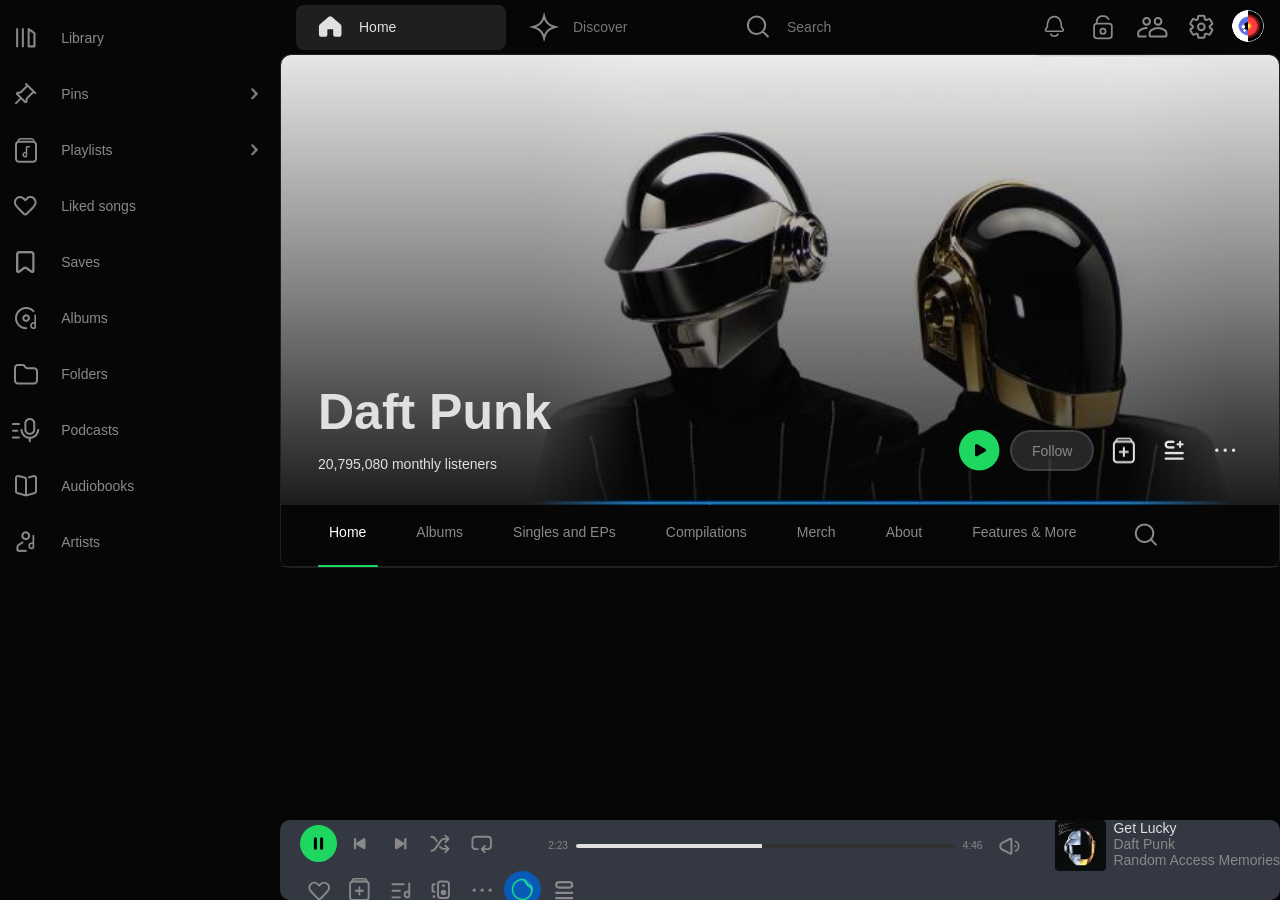
==== about-artist.html @ b1ed557b "fix footer, add-new page (about artist) fix double footer, add aboutartist.page" ====
<!DOCTYPE html>
<html lang="en">
<head>
    <meta charset="UTF-8">
    <meta name="viewport" content="width=device-width, initial-scale=1.0">
    <title>Artist</title>
    <link rel="stylesheet" href="css/style.css">
</head>
<body>
     <!--sidebar-->
     <aside class="sidebar">
        <!--desktop-version-sidebar-->
        <div class="desktop-aside">
          <ul class="aside-elements">
            <li>
              <a href="library.html" target="_parent">
                <img
                  src="./assets/icons/sidebar.icons/libraryicon.png"
                  alt="pin"
                />Library
              </a>
            </li>
            <li>
              <a href="#">
                <img src="./assets/icons/sidebar.icons/pin.png" alt="pin" />Pins
                <img
                  class="sidebar-arrow-right"
                  src="assets/icons/sidebar.icons/sidebar.arrowicon.png"
                  alt="arrow-right"
                />
              </a>
            </li>
            <li>
              <a href="#">
                <img
                  src="./assets/icons/sidebar.icons/playlisticon.png"
                  alt="Playlists"
                />Playlists
                <img
                  class="sidebar-arrow-right"
                  src="assets/icons/sidebar.icons/sidebar.arrowicon.png"
                  alt="arrow-right"
                />
              </a>
            </li>
            <li>
              <a href="#">
                <img
                  src="./assets/icons/sidebar.icons/likedsongicon.png"
                  alt="Liked-songs"
                />Liked songs
              </a>
            </li>
            <li>
              <a href="#">
                <img
                  src="./assets/icons/sidebar.icons/savesicon.png"
                  alt="Saves"
                />Saves
              </a>
            </li>
            <li>
              <a href="#">
                <img
                  src="./assets/icons/sidebar.icons/albumsicon.png"
                  alt="Albums"
                />Albums
              </a>
            </li>
            <li>
              <a href="#">
                <img
                  src="./assets/icons/sidebar.icons/foldersicon.png"
                  alt="Folders"
                />Folders
              </a>
            </li>
            <li>
              <a href="#">
                <img
                  src="./assets/icons/sidebar.icons/podcastsicon.png"
                  alt="Podcasts"
                />Podcasts
              </a>
            </li>
            <li>
              <a href="#">
                <img
                  src="./assets/icons/sidebar.icons/audiobooksicon.png"
                  alt="Audiobooks"
                />Audiobooks
              </a>
            </li>
            <li>
              <a href="#">
                <img
                  src="./assets/icons/sidebar.icons/artistsicon.png"
                  alt="Artists"
                />Artists
              </a>
            </li>
          </ul>
        </div>
      </aside>
  
      <!--header-->
  
      <header class="site-header">
        <nav class="header-nav">
          <!-- left side -->
          <div class="nav-left">
            <a href="#" class="nav-item active">
              <img
                alt="home. icon"
                src="assets/icons/menu.bar.icons/home.active.icon.svg"
              />
              <span>Home</span>
            </a>
            <a href="#" class="nav-item">
              <img
                alt="discover icon"
                src="assets/icons/menu.bar.icons/star.off.icon.svg"
              />
              <span>Discover</span>
            </a>
            <a href="#" class="nav-item">
              <img
                alt="search icon"
                src="assets/icons/menu.bar.icons/search.off.icon.svg"
              />
              <span>Search</span>
            </a>
          </div>
  
          <!-- right side -->
          <div class="nav-right">
            <button class="icon-btn" title="Notifications">
              <img
                alt="nofication icon"
                src="assets/icons/menu.bar.icons/bell.icon.svg"
              />
            </button>
            <button class="icon-btn" title="Lock">
              <img
                alt="lock icon"
                src="assets/icons/menu.bar.icons/lock.icon.svg"
              />
            </button>
            <button class="icon-btn" title="Friends">
              <img
                alt="firiends icon"
                src="assets/icons/menu.bar.icons/twoman.icon.svg"
              />
            </button>
            <button class="icon-btn" title="Settings">
              <img
                alt="settings icon"
                src="assets/icons/menu.bar.icons/setting.icon.svg"
              />
            </button>
            <button class="avatar-btn">
              <img
                alt="avatar icon"
                src="assets/icons/menu.bar.icons/profile.icon.svg"
              />
            </button>
          </div>
        </nav>
      </header>
      <!--main-->
      <main>
        <div class="main-section-artists">
        <section class="artist-info-container">
        <div class="artist-background-container">
           <img class="background-image-artist" src="assets/images/artist/daftpunk-background.JPG" alt="">
            <div class="arist-info-textbox">
                <p class="artist-name">Daft Punk</p>
                <p class="listeners-num">20,795,080 monthly listeners</p>
            </div>
            <div class="artist-info-logos">
                <img src="assets/icons/artist-page/icons big.png" alt="play">
                <button>Follow</button>
                <img src="assets/icons/artist-page/add-playlist.png" alt="add to playlist">
                <img src="assets/icons/artist-page/add-queue.png" alt="add to queue">
                <img src="assets/icons/artist-page/more.png" alt="">
            </div>
        </div>
        </section>
        <section class="most-played-container">
            <nav class="artist-info-nav">
                <a href="#home" class="active-nav-element">Home</a>
                <a href="#albums">Albums</a>
                <a href="#Singles and EPs">Singles and EPs</a>
                <a href="#Compilattions">Compilations</a>
                <a href="#Merch">Merch</a>
                <a href="#aboutartist">About</a>
                <a href="#Features & More">Features & More</a>
                <img src="assets/icons/artist-page/search.png" alt="search">
            </nav>

          
        </div>
      </main>

                <!-- footer / player bar -->
    <footer class="player-bar">
      <!-- Left: Controls -->
      <section class="pleyer-desktop">
        <div class="player-controls">
          <button class="btn btn-play" aria-label="Pause">
            <img
              alt="pause button"
              src="assets/icons/player.icons/play button.svg"
            />
          </button>
          <button>
            <img alt="Previous" src="assets/icons/player.icons/skip.left.svg" />
          </button>
          <button>
            <img alt="next" src="assets/icons/player.icons/skip.right.svg" />
          </button>
          <button>
            <img alt="shuffle" src="assets/icons/player.icons/suffle.svg" />
          </button>
          <button>
            <img alt="repeat" src="assets/icons/player.icons/restart.svg" />
          </button>
        </div>

        <div class="progress">
          <span>2:23</span>
          <input type="range" />
          <span>4:46</span>
          <img src="assets/icons/player.icons/voice.svg" alt="sound icon" />
        </div>

        <!-- Right: Track info -->
        <div class="player-track">
          <img
            class="player-cover"
            src="assets/icons/player.icons/album.cover.png"
            alt="album cover"
          />
          <div class="player-meta">
            <span class="player-song">Get Lucky</span>
            <span class="player-artist">Daft Punk</span>
            <span class="player-album">Random Access Memories</span>
          </div>
        </div>

        <!-- Actions -->
        <div class="player-actions">
          <button>
            <img alt="heart icon" src="assets/icons/player.icons/pc-like.svg" />
          </button>
          <button>
            <img alt="plus icon" src="assets/icons/player.icons/plus.svg" />
          </button>
          <button>
            <img
              alt="lyrics icon"
              src="assets/icons/player.icons/pc-lyrics.svg"
            />
          </button>
          <button>
            <img alt="icon" src="assets/icons/player.icons/dinamik.svg" />
          </button>
          <button>
            <img
              alt="dots"
              src="assets/icons/player.icons/pc-playing-more.svg"
            />
          </button>
          <button>
            <img alt="dj icon" src="assets/icons/player.icons/image 19.svg" />
          </button>
          <button>
            <img alt="queue" src="assets/icons/player.icons/pc-queue.svg" />
          </button>
        </div>
      </section>

      <!-- Mobile Player Bar -->
      <section class="mobile-player-bar">
        <!-- Mini Player -->
        <div class="mini-player">
          <div class="mini-player-left">
            <img
              class="mini-player-cover"
              src="assets/icons/mob.player.icon/album.cover.png"
              alt="Get Lucky cover"
            />
            <div class="mini-player-info">
              <h4>Get Lucky (feat. Pharrell Willia...</h4>
              <p>Daft Punk</p>
            </div>
          </div>
          <div class="mini-player-controls">
            <button>
              <img src="assets/icons/mob.player.icon/plus.svg" alt="add" />
            </button>
            <button>
              <img src="assets/icons/mob.player.icon/play.svg" alt="play" />
            </button>
          </div>
          <!-- Progress bar -->
          <div class="mini-player-progress">
            <div class="mini-player-progress-bar"></div>
          </div>
        </div>

        <!-- Bottom Nav -->
        <nav class="mobile-bottom-nav">
          <a href="#" class="mobile-nav-item active">
            <img
              src="assets/icons/menu.bar.icons/home.active.icon.svg"
              alt="Home"
            />
            <span>Home</span>
          </a>
          <a href="#" class="mobile-nav-item">
            <img
              src="assets/icons/menu.bar.icons/star.off.icon.svg"
              alt="Discover"
            />
            <span>Discover</span>
          </a>
          <a href="#" class="mobile-nav-item">
            <img
              src="assets/icons/menu.bar.icons/search.off.icon.svg"
              alt="Search"
            />
            <span>Search</span>
          </a>
          <a href="library.html" class="mobile-nav-item">
            <img
              src="assets/icons/menu.bar.icons/library.icon.svg"
              alt="Library"
            />
            <span>Library</span>
          </a>
          <a href="#" class="mobile-nav-item">
            <img src="assets/icons/menu.bar.icons/me icon.svg" alt="Me" />
            <span>Me</span>
          </a>
        </nav>
      </section>
    </footer>

</body>
</html>
---- css/style.css ----
* {
  margin: 0;
  padding: 0;
  box-sizing: border-box;
  font-family: "Satoshi", sans-serif;
}

a {
  text-decoration: none;
  color: inherit;
}

ul ol {
  list-style-type: none;
}

button {
  border: 0;
  background-color: transparent;
  color: inherit;
  font-family: inherit;
}

body {
  font-family: "Satoshi", sans-serif;
}

.profile-mobile-view {
  background-color: #060606;
  min-height: 100vh;
  display: flex;
  flex-direction: column;
  justify-content: center;
  align-items: center;
  padding: 20px 15px;
}

.content-wrapper {
  width: 100%;
  max-width: 600px;
  display: flex;
  flex-direction: column;
  gap: 16px;
}

.card-base, .settings-card, .plan-card, .friends-card, .profile-card {
  width: 100%;
  border: 2px solid rgba(255, 255, 255, 0.05);
  border-radius: 12px;
  display: flex;
  flex-direction: column;
  padding: 20px;
  background-color: transparent;
  box-sizing: border-box;
}

.profile-card {
  height: 130px;
  max-height: 200px;
  background: linear-gradient(180deg, rgba(138, 53, 74, 0.4) 0%, rgba(17, 17, 17, 0.4) 100%);
}

.profile-flex-container {
  display: flex;
  flex-direction: row;
  align-items: center;
  gap: 15px;
}

.profile-picture {
  width: 80px;
  height: 80px;
  border-radius: 50%;
  object-fit: cover;
}

.profile-info {
  flex: 1;
}
.profile-info .name-row {
  display: flex;
  justify-content: space-between;
  align-items: center;
}
.profile-info .name-row h1 {
  font-family: "Satoshi", sans-serif;
  font-weight: 700;
  font-style: Bold;
  font-size: 20px;
  leading-trim: NONE;
  line-height: 100%;
  letter-spacing: 3%;
  color: #E0E0E0;
  margin: 0;
}

.action-icons {
  display: flex;
  gap: 10px;
}
.action-icons img {
  width: 40px;
  height: 40px;
  object-fit: scale-down;
}

.stats-row {
  display: flex;
  align-items: center;
  gap: 8px;
  margin-top: 5px;
  font-family: "Satoshi", sans-serif;
  font-weight: 400;
  font-style: Regular;
  font-size: 14px;
  line-height: 100%;
  letter-spacing: 3%;
  color: #898989;
}
.stats-row span {
  color: #E0E0E0;
  font-weight: bold;
}
.stats-row .divider-dot {
  width: 3px;
  height: 3px;
  background-color: #898989;
  border-radius: 50%;
}

.user-id {
  font-family: "Satoshi", sans-serif;
  font-weight: 400;
  font-style: Regular;
  font-size: 14px;
  line-height: 100%;
  letter-spacing: 3%;
  color: #898989;
  font-size: 11px;
  opacity: 0.6;
  word-break: break-all;
  margin-top: 8px;
}

.friends-card {
  height: 170px;
  padding: 15px 20px;
  background-color: inherit;
}

.card-header {
  display: flex;
  flex-direction: row;
  justify-content: space-between;
  align-items: center;
}
.card-header h2 {
  font-family: "Satoshi", sans-serif;
  font-weight: 400;
  font-style: Regular;
  font-size: 12px;
  line-height: 100%;
  letter-spacing: 3%;
  color: #E0E0E0;
}
.card-header img {
  width: 40px;
  height: 40px;
  background-color: inherit;
  border-radius: 50%;
  object-fit: scale-down;
}

.friends-list {
  display: flex;
  flex-direction: column;
  gap: 10px;
  padding: 5px;
}
.friends-list li {
  display: flex;
  align-items: center;
  gap: 12px;
}
.friends-list li img {
  width: 40px;
  height: 40px;
  background-color: inherit;
  border-radius: 50%;
}

.friend-details {
  display: flex;
  flex-direction: column;
}

.friend-name {
  font-family: "Satoshi", sans-serif;
  font-weight: 400;
  font-style: Regular;
  font-size: 12px;
  line-height: 100%;
  letter-spacing: 3%;
  color: #E0E0E0;
}

.music-info {
  display: flex;
  flex-direction: row;
  align-items: center;
  font-family: "Satoshi", sans-serif;
  font-weight: 400;
  font-style: Regular;
  font-size: 14px;
  line-height: 100%;
  letter-spacing: 3%;
  color: #898989;
}
.music-info img {
  width: 30px;
  height: 30px;
}

.plan-card {
  height: 125px;
  background: linear-gradient(180deg, #10301B 0%, #111111 100%);
  align-items: flex-start;
}

.plan-header {
  display: flex;
  flex-direction: row;
  align-items: center;
  gap: 10px;
  margin-bottom: 15px;
  font-family: "Satoshi", sans-serif;
  font-weight: 400;
  font-style: Regular;
  font-size: 12px;
  line-height: 100%;
  letter-spacing: 3%;
  color: #E0E0E0;
}
.plan-header img {
  width: 20px;
  height: 20px;
}

.plan-title {
  font-family: "Satoshi", sans-serif;
  font-weight: 500;
  font-style: Medium;
  font-size: 18px;
  line-height: 100%;
  letter-spacing: 3%;
  color: #1ED760;
  margin-bottom: 5px;
}

.plan-price {
  font-family: "Satoshi", sans-serif;
  font-weight: 400;
  font-style: Regular;
  font-size: 14px;
  line-height: 100%;
  letter-spacing: 3%;
  color: #898989;
}

.settings-card {
  height: 140px;
  max-height: 240px;
  padding: 0;
}

.setting-item {
  height: 33%;
  display: flex;
  flex-direction: row;
  align-items: center;
  border-bottom: 1px solid rgba(255, 255, 255, 0.05);
}
.setting-item:last-child {
  border-bottom: none;
}
.setting-item p {
  flex: 1;
  margin-left: 15px;
  font-family: "Satoshi", sans-serif;
  font-weight: 400;
  font-style: Regular;
  font-size: 14px;
  line-height: 100%;
  letter-spacing: 3%;
  color: #898989;
  color: #E0E0E0;
  margin-bottom: 0;
}
.setting-item .arrow {
  margin-left: auto;
}
.setting-item img:first-child {
  width: 40px;
  height: 40px;
  background-color: inherit;
  border-radius: 50%;
}

.pleyer-desktop {
  display: none;
}

.mobile-player-bar {
  display: flex;
  flex-direction: column;
  position: fixed;
  bottom: 0;
  left: 0;
  width: 100%;
  z-index: 999;
  background: transparent;
}

.mini-player {
  background: rgba(40, 40, 40, 0.98);
  border-radius: 12px;
  padding: 10px 12px;
  display: flex;
  align-items: center;
  justify-content: space-between;
  position: relative;
  overflow: hidden;
  border: 1px solid rgba(255, 255, 255, 0.08);
  margin: 0px 15px;
  height: 61px;
}

.mini-player-left {
  display: flex;
  align-items: center;
  gap: 10px;
}

.mini-player-cover {
  width: 43px;
  height: 43px;
  border-radius: 6px;
}

.mini-player-info h4 {
  font-size: 14px;
  color: #E0E0E0;
  white-space: nowrap;
}
.mini-player-info p {
  font-size: 12px;
  color: #898989;
  margin: 2px 0 0;
}

.mini-player-controls {
  display: flex;
  align-items: center;
  justify-content: center;
}
.mini-player-controls img {
  width: 30px;
  height: 30px;
}

.mini-player-progress {
  position: absolute;
  bottom: 0;
  left: 0;
  width: 100%;
  height: 2px;
  background: rgba(255, 255, 255, 0.15);
  border-radius: 0 0 12px 12px;
}

.mini-player-progress-bar {
  width: 40%;
  height: 100%;
  background: #E0E0E0;
  border-radius: 0 0 0 12px;
}

@media (min-width: 500px) {
  .mobile-player-bar {
    display: none;
  }
  .pleyer-desktop {
    display: unset;
  }
  .pleyer-desktop {
    display: flex;
    flex-wrap: wrap;
    align-items: center;
    height: 80px;
    background-color: #333842;
    position: fixed;
    bottom: 0;
    left: 0;
    width: 100%;
    border-radius: 10px;
    z-index: 999;
    box-sizing: border-box;
  }
  .pleyer-desktop img {
    height: 38px;
    width: 38px;
  }
  .pleyer-desktop button {
    cursor: pointer;
  }
  .player-controls,
  .player-actions {
    margin: 0px 20px;
  }
  .player-track {
    display: flex;
  }
  .player-track img {
    width: 51px;
    height: 51px;
    border-radius: 3px;
  }
  .player-song {
    color: #E0E0E0;
    font-size: 14px;
  }
  .player-artist,
  .player-album {
    color: #898989;
    font-size: 14px;
  }
  .player-meta {
    display: flex;
    flex-direction: column;
    margin-left: 7px;
  }
  .progress {
    display: flex;
    align-items: center;
    gap: 8px;
    flex: 1;
    max-width: 480px;
    margin: 0 auto;
  }
  .progress span {
    color: #898989;
  }
  .progress input[type=range] {
    -webkit-appearance: none;
    appearance: none;
    flex: 1;
    height: 4px;
    border-radius: 2px;
    background: linear-gradient(to right, #E0E0E0 0%, #E0E0E0 49%, #323232 49%, #323232 100%);
    cursor: pointer;
  }
  .progress input[type=range]::-webkit-slider-thumb {
    -webkit-appearance: none;
    width: 12px;
    height: 12px;
    border-radius: 50%;
    background: #E0E0E0;
    opacity: 0;
    transition: opacity 0.15s ease;
  }
}
.header-nav {
  display: none;
}

.mobile-bottom-nav {
  background: #060606;
  display: flex;
  justify-content: space-around;
  align-items: center;
  padding: 16px 27px;
  width: 100%;
  height: 95px;
  background: linear-gradient(to bottom, rgba(18, 18, 18, 0) 0%, rgba(18, 18, 18, 0.8) 30%, rgb(18, 18, 18) 100%);
}

.mobile-nav-item {
  display: flex;
  flex-direction: column;
  align-items: center;
  gap: 4px;
  text-decoration: none;
  color: #898989;
}
.mobile-nav-item img {
  width: 40px;
  height: 40px;
}
.mobile-nav-item span {
  font-size: 12px;
  font-weight: 500;
}

@media (min-width: 500px) {
  .header-nav {
    display: flex;
    justify-content: space-between;
    align-items: center;
    height: 54px;
    padding: 0 16px;
  }
  .nav-left {
    display: flex;
    align-items: center;
    gap: 4px;
    flex-shrink: 1;
    min-width: 0;
  }
  .nav-item {
    display: flex;
    align-items: center;
    gap: 8px;
    padding: 6px 14px;
    border-radius: 8px;
    color: rgba(255, 255, 255, 0.45);
    text-decoration: none;
    font-size: 14px;
    font-weight: 500;
    transition: color 0.2s, background 0.2s;
    white-space: nowrap;
    min-width: fit-content;
    width: 210px;
  }
  .nav-item:hover {
    color: rgba(255, 255, 255, 0.8);
    background: rgba(255, 255, 255, 0.06);
  }
  .nav-item.active {
    height: 45px;
    width: 210px;
    color: #E0E0E0;
    background: rgba(255, 255, 255, 0.1);
  }
  .nav-right {
    display: flex;
    align-items: center;
    gap: 13px;
    flex-shrink: 0;
  }
  .icon-btn {
    display: flex;
    align-items: center;
    justify-content: center;
    width: 36px;
    height: 36px;
    border-radius: 8px;
    border: none;
    background: transparent;
    color: rgba(255, 255, 255, 0.45);
    cursor: pointer;
    transition: color 0.2s, background 0.2s;
  }
  .avatar {
    width: 30px;
    height: 30px;
    border-radius: 50%;
    display: block;
    object-fit: cover;
  }
  .mobile-player-bar {
    display: none;
  }
}
header,
main,
footer,
.site-header,
.pleyer-desktop {
  margin-left: 280px;
  width: calc(100% - 280px);
}

@media (max-width: 768px) {
  header,
  main, footer,
  .site-header,
  .pleyer-desktop {
    margin-left: 0;
    width: 100%;
  }
}
.main-content {
  background: #060606;
  color: #E0E0E0;
  padding: 16px 0px;
  margin-bottom: 81px;
  border: 1px solid rgba(255, 255, 255, 0.15);
  border-radius: 12px;
}

.yourtopmixes-card,
.madeforyou-card {
  display: flex;
  flex-wrap: wrap;
}

.card-cover {
  width: 170px;
  height: 170px;
  border-radius: 8px;
  overflow: hidden;
}
.card-cover img {
  width: 100%;
  height: 100%;
  object-fit: cover;
  display: block;
}

.main-content-btns {
  display: flex;
  gap: 10px;
  align-items: center;
  overflow-x: auto;
  padding: 4px 14px;
}
.main-content-btns button {
  flex: 0 0 auto;
  font-size: 14px;
  color: #E0E0E0;
  background: #202020;
  padding: 8px 14px;
  border-radius: 8px;
  cursor: pointer;
  transition: background 0.15s ease, border-color 0.15s ease;
}
.main-content-btns button:hover {
  background: rgba(146, 138, 138, 0.1);
  border-color: rgba(189, 174, 174, 0.16);
}
.main-content-btns .all-btn {
  display: none;
}

.mobile-picks {
  display: grid;
  grid-template-columns: repeat(2, minmax(0, 1fr));
  gap: 12px;
  margin: 8px 15px;
}

.mobile-picks-card {
  display: flex;
  align-items: center;
  gap: 10px;
  background: rgba(255, 255, 255, 0.05);
  border: 1px solid rgba(255, 255, 255, 0.06);
  border-radius: 12px;
  padding: 10px;
  min-height: 64px;
}

.mobile-picks-cover {
  width: 44px;
  height: 44px;
  border-radius: 10px;
  overflow: hidden;
  flex: 0 0 auto;
}
.mobile-picks-cover img {
  width: 100%;
  height: 100%;
  display: block;
  object-fit: cover;
}

.mobile-picks-content {
  min-width: 0;
}
.mobile-picks-content h4 {
  font-size: 16px;
  font-weight: 700;
  margin: 0;
  white-space: nowrap;
  overflow: hidden;
  text-overflow: ellipsis;
}
.mobile-picks-content p {
  font-size: 12px;
  color: #898989;
  margin: 4px 0 0;
  white-space: nowrap;
  overflow: hidden;
  text-overflow: ellipsis;
}

.madeforyou-header {
  display: flex;
  align-items: center;
  justify-content: space-between;
  padding: 14px;
}

h2 {
  font-size: 20px;
  color: #E0E0E0;
}

.arrow-left {
  display: none;
}

.arrow-right {
  display: none;
}

.madeforyou-card-section {
  display: flex;
  align-items: center;
  gap: 12px;
  margin: 0px 14px;
  overflow-x: auto;
  overflow-y: hidden;
  scroll-snap-type: x mandatory;
  -webkit-overflow-scrolling: touch;
  scrollbar-width: none;
}
.madeforyou-card-section::-webkit-scrollbar {
  display: none;
}
.madeforyou-card-section .madeforyou-card {
  height: 100%;
}

.card-content {
  display: flex;
  justify-content: space-between;
  flex-wrap: wrap;
  padding: 10px 0px;
}
.card-content h3, .card-content span {
  font-size: 14px;
  color: #E0E0E0;
}
.card-content P {
  font-size: 12px;
  color: #898989;
}

.yourtopmixes-header {
  display: flex;
  align-items: center;
  justify-content: space-between;
  padding: 14px;
}

.yourtopmixes-card-section {
  display: flex;
  align-items: center;
  gap: 12px;
  margin: 0px 14px;
  overflow-x: auto;
  overflow-y: hidden;
  scroll-snap-type: x mandatory;
  -webkit-overflow-scrolling: touch;
  scrollbar-width: none;
}
.yourtopmixes-card-section::-webkit-scrollbar {
  display: none;
}
.yourtopmixes-card-section .yourtopmixes-card {
  height: 100%;
}

.Yourfavoriteartists-header {
  display: flex;
  align-items: center;
  justify-content: space-between;
  padding: 14px;
}

.Yourfavoriteartists-section {
  display: flex;
  align-items: center;
  gap: 12px;
  margin: 0px 14px;
  overflow-x: auto;
  overflow-y: hidden;
  scroll-snap-type: x mandatory;
  -webkit-overflow-scrolling: touch;
  scrollbar-width: none;
}
.Yourfavoriteartists-section::-webkit-scrollbar {
  display: none;
}
.Yourfavoriteartists-section img {
  height: 170px;
  width: 170px;
  border-radius: 50%;
}
.Yourfavoriteartists-section .card-content {
  display: flex;
  justify-content: center;
}
.Yourfavoriteartists-section .card-content h3 {
  color: #E0E0E0;
}

.Yourfavoriteartists-card {
  display: flex;
  flex-direction: column;
  align-items: center;
  flex-wrap: nowrap;
  width: 170px;
}

@media (min-width: 500px) {
  .main-content-btns .all-btn {
    display: unset;
    background: #E0E0E0;
    color: #111111;
  }
  .main-content-btns .all-btn:hover {
    background: #E0E0E0;
    border-color: transparent;
    cursor: default;
  }
  .mobile-picks {
    display: none;
  }
  .arrow-left {
    display: unset;
  }
  .arrow-right {
    display: unset;
  }
}
.desktop-aside {
  width: 280px;
  height: 100vh;
  background-color: #060606;
  color: #898989;
  display: flex;
  flex-direction: column;
  gap: 20px;
  font-family: "Satoshi", sans-serif;
  font-weight: 400;
  font-style: Regular;
  font-size: 14px;
  line-height: 100%;
  letter-spacing: 3%;
  color: #898989;
  position: fixed;
  top: 0;
  left: 0;
  z-index: 100;
  padding: 1rem 0;
}
.desktop-aside ul {
  display: flex;
  flex-direction: column;
}
.desktop-aside li {
  font-size: clamp(14px, 1.2rem, 2rem);
  width: 100%;
  height: 10%;
  padding: 10px 0px;
  display: flex;
  align-items: center;
  gap: 10px;
}
.desktop-aside li a {
  display: flex;
  align-items: center;
  width: 100%;
  gap: 10px;
}
.desktop-aside li img {
  width: 4vw;
  height: 4vh;
  object-fit: scale-down;
}
.desktop-aside li .sidebar-arrow-right {
  margin-left: auto;
}

@media (max-width: 768px) {
  .desktop-aside {
    display: none;
  }
}
body {
  background-color: #060606;
}

main {
  background-color: #060606;
}

.library-header {
  padding: 16px 16px 0;
}

.library-nav {
  display: flex;
  flex-direction: column;
  gap: 12px;
  margin-bottom: 8px;
}

.library-search {
  display: flex;
  align-items: center;
  background-color: #202020;
  border-radius: 8px;
  padding: 10px 14px;
  gap: 10px;
}
.library-search input {
  flex: 1;
  background: none;
  border: none;
  outline: none;
  color: #E0E0E0;
  font-family: "Satoshi", sans-serif;
  font-size: 16px;
}
.library-search input::placeholder {
  color: #898989;
}
.library-search .library-search-btn,
.library-search .library-toolbar-add {
  display: flex;
  align-items: center;
  justify-content: center;
  padding: 0;
}
.library-search .library-search-btn img,
.library-search .library-toolbar-add img {
  width: 20px;
  height: 20px;
  filter: brightness(0.7);
}

.search-content {
  display: flex;
  align-items: center;
  gap: 8px;
}
.search-content .library-search {
  flex: 1;
  min-width: 0;
}
.search-content .library-toolbar-add {
  flex-shrink: 0;
  display: flex;
  align-items: center;
  justify-content: center;
}
.search-content .library-toolbar-add img {
  width: 30px;
  height: 30px;
}

.library-toolbar-views {
  display: flex;
  align-items: center;
  gap: 4px;
}

.library-toolbar-sort {
  display: flex;
  align-items: center;
  gap: 6px;
  padding: 6px 10px;
  border-radius: 20px;
  font-size: 14px;
  color: #898989;
}
.library-toolbar-sort img {
  width: 30px;
  height: 30px;
}

.resent {
  display: none;
}

.library-toolbar-btn {
  display: flex;
  align-items: center;
  justify-content: center;
  width: 36px;
  height: 36px;
}
.library-toolbar-btn img {
  width: 20px;
  height: 20px;
}

.library-list {
  display: flex;
  flex-direction: column;
}

.library-list-item {
  display: flex;
  align-items: center;
  justify-content: space-between;
  padding: 22px 0;
  border-bottom: 1px solid #323232;
}
.library-list-item .library-list-item-title {
  font-size: 20px;
  color: #E0E0E0;
}
.library-list-item .library-list-item-arrow img {
  width: 16px;
  height: 16px;
}

.library-content {
  display: none;
}

.library-nav-desktop {
  display: none;
}

@media (min-width: 500px) {
  .library-header {
    display: none;
  }
  .library-nav-desktop {
    display: unset;
  }
  .library-content {
    display: unset;
  }
  .library-nav-desktop {
    display: flex;
    align-items: center;
    justify-content: space-between;
    padding: 12px 24px;
  }
  .library-nav-desktop-left {
    display: flex;
    align-items: center;
    gap: 35px;
  }
  .library-nav-sort {
    display: flex;
    align-items: center;
    gap: 5px;
  }
  .library-nav-sort img {
    width: 40px;
    height: 40px;
  }
  .library-row-one,
  .library-row-two,
  .library-row-three {
    display: flex;
    gap: 11px;
    margin: 30px 14px;
    overflow-x: auto;
    overflow-y: hidden;
    scroll-snap-type: x mandatory;
    -webkit-overflow-scrolling: touch;
    scrollbar-width: none;
  }
  .library-row-one::-webkit-scrollbar,
  .library-row-two::-webkit-scrollbar,
  .library-row-three::-webkit-scrollbar {
    display: none;
  }
  .library-row-one .madeforyou-card,
  .library-row-two .madeforyou-card,
  .library-row-three .madeforyou-card {
    height: 100%;
  }
  .library-card {
    width: 170px;
  }
  .library-card-content {
    display: flex;
    justify-content: space-between;
    flex-wrap: wrap;
    padding: 10px 0px;
    height: auto;
  }
  .library-card-content h3, .library-card-content span {
    font-size: 14px;
    color: #E0E0E0;
  }
  .library-card-content p {
    font-size: 12px;
    color: #898989;
    width: 100%;
  }
}
.library-card-cover {
  width: 170px;
  height: 170px;
  border-radius: 8px;
  overflow: hidden;
  position: relative;
}
.library-card-cover img:not(.pin) {
  width: 100%;
  height: 100%;
  object-fit: cover;
  display: block;
}

.pin {
  position: absolute;
  top: 1px;
  right: 1px;
  width: 40px;
  height: 40px;
  z-index: 1;
}

html {
  font-size: 62.5%;
}

.playlist-page {
  width: 100%;
  background: linear-gradient(to bottom, #1f2759 0%, #0d101a 40%, #0d101a 100%);
}
.playlist-page main {
  background-color: inherit;
}
.playlist-page .my-isolated-header {
  margin-left: 0 !important;
  width: 100% !important;
}
.playlist-page .my-isolated-header aside {
  position: fixed;
  top: 0;
  left: 0;
  width: 280px;
  height: 100vh;
  background-color: #0d101a;
  z-index: 1000;
}
.playlist-page .mobile-playlists-header {
  width: 100%;
  padding: 6rem 1.5rem 0.5rem 1.5rem;
  position: relative;
  display: flex;
  align-items: center;
  justify-content: space-between;
  gap: 1.5rem;
}
.playlist-page .search-playlist {
  flex: 1;
  height: 3.5rem;
  position: relative;
}
.playlist-page .search-playlist input {
  width: 100%;
  height: 100%;
  background-color: inherit;
  font-family: "Satoshi", sans-serif;
  font-weight: 500;
  font-style: Medium;
  font-size: 14px;
  line-height: 100%;
  letter-spacing: 3%;
  background: rgba(44, 21, 124, 0.493);
  border: none;
  border-radius: 10px;
  padding: 8px 45px 8px 15px;
}
.playlist-page .search-playlist img {
  width: 40px;
  height: 40px;
  background-color: inherit;
  border-radius: 50%;
  position: absolute;
  right: 5px;
  top: 50%;
  transform: translateY(-50%);
}
.playlist-page .mobile-playlist-main {
  padding: 1rem;
}
.playlist-page .mix-card-playlist {
  padding: 2rem;
  display: flex;
  justify-content: center;
}
.playlist-page .mix-card-playlist img {
  border-radius: 10px;
  width: 20rem;
  height: auto;
}

.mix-info-box, .mix-info-box-desktop {
  width: 100%;
  height: 12rem;
  display: flex;
  gap: 1rem;
  flex-direction: column;
  justify-content: space-evenly;
}
.mix-info-box h1, .mix-info-box-desktop h1 {
  font-family: "Satoshi", sans-serif;
  font-weight: 700;
  font-style: Bold;
  font-size: 20px;
  leading-trim: NONE;
  line-height: 100%;
  letter-spacing: 3%;
  color: #E0E0E0;
  padding: 0 1rem;
}

.mix-info-textbox {
  display: flex;
  flex-direction: row;
  gap: 1rem;
  font-family: "Satoshi", sans-serif;
  font-weight: 400;
  font-style: Regular;
  font-size: 14px;
  line-height: 100%;
  letter-spacing: 3%;
  color: #898989;
  padding: 0 1rem;
}
.mix-info-textbox span {
  color: #E0E0E0;
}
.mix-info-textbox img {
  width: 3px;
  height: 3px;
  background-color: #898989;
  border-radius: 50%;
  align-self: center;
}

.logos-list-for-playlist, .logos-list-for-playlist-desktop {
  display: flex;
  justify-content: space-between;
}
.logos-list-for-playlist img, .logos-list-for-playlist-desktop img {
  width: 40px;
  height: 40px;
  background-color: inherit;
  border-radius: 50%;
}
.logos-list-for-playlist li, .logos-list-for-playlist-desktop li {
  display: inline-block;
  padding-right: 1rem;
}

.playlist-mobile {
  display: flex;
  flex-direction: column;
  gap: 1rem;
  padding: 1rem;
}
.playlist-mobile .playlist-song-box {
  display: flex;
  flex-direction: row;
  gap: 1rem;
}
.playlist-mobile img {
  width: 50px;
  height: 50px;
}

.more-icon {
  width: 4vw;
  height: 4vh;
  object-fit: scale-down;
}

.playlist-song-textbox {
  display: flex;
  flex-direction: column;
  justify-content: center;
  gap: 1rem;
  flex: 1;
}
.playlist-song-textbox h2 {
  font-family: "Satoshi", sans-serif;
  font-weight: 500;
  font-style: Medium;
  font-size: 14px;
  line-height: 100%;
  letter-spacing: 3%;
}
.playlist-song-textbox p {
  font-family: "Satoshi", sans-serif;
  font-weight: 400;
  font-style: Regular;
  font-size: 14px;
  line-height: 100%;
  letter-spacing: 3%;
  color: #898989;
}

.desktop-main-playlist-page {
  height: 100vh;
  width: 100%;
  display: flex;
  flex-direction: column;
  border-radius: 10px;
}

.aside-playlist-right {
  position: absolute;
  right: 50px;
  top: 10rem;
  width: 320px;
}
.aside-playlist-right ul {
  list-style: none;
}
.aside-playlist-right img {
  width: 320px;
  height: 320px;
  border-radius: 10px;
}

.aside-right-genres {
  font-family: "Satoshi", sans-serif;
  font-weight: 400;
  font-style: Regular;
  font-size: 14px;
  line-height: 100%;
  letter-spacing: 3%;
  color: #898989;
  display: flex;
  flex-wrap: wrap;
  gap: 10px;
  padding: 30px 0;
}
.aside-right-genres button {
  border: 2px solid rgba(137, 137, 137, 0.25);
  border-radius: 44px;
  padding: 10px 20px;
}

.aside-right-artists {
  display: flex;
  flex-direction: column;
  gap: 15px;
  justify-content: center;
  padding: 10px;
}
.aside-right-artists li {
  display: flex;
  gap: 20px;
  align-items: center;
  font-family: "Satoshi", sans-serif;
  font-weight: 500;
  font-style: Medium;
  font-size: 14px;
  line-height: 100%;
  letter-spacing: 3%;
  color: #898989;
}
.aside-right-artists li img {
  width: 60px;
  height: 60px;
  border-radius: 50%;
  object-fit: cover;
}

.mix-info-box-desktop {
  padding: 30px;
  gap: 20px;
}
.mix-info-box-desktop h1 {
  font-size: 36px;
}
.mix-info-box-desktop .mix-info-textbox {
  font-size: 14px;
}

.logos-list-for-playlist-desktop {
  justify-content: space-between;
  max-width: 75%;
  padding-right: 20px;
}

.left-logos-list-desktop {
  display: flex;
  gap: 20px;
  padding: 0 10px;
}
.left-logos-list-desktop li {
  width: 40px;
  height: 40px;
  object-fit: contain;
}
.left-logos-list-desktop img {
  width: 40px;
  height: 40px;
  object-fit: cover;
}

.playlist-song-list-desktop {
  padding: 80px 40px;
  font-family: "Satoshi", sans-serif;
  font-weight: 400;
  font-style: Regular;
  font-size: 14px;
  line-height: 100%;
  letter-spacing: 3%;
  color: #898989;
  width: 100%;
  gap: 0;
  padding-right: 100px;
}

.playlist-desktop {
  height: 500px;
  display: grid;
  grid-template-rows: repeat(7, 1fr);
}
.playlist-desktop img {
  width: 51px;
  height: 50px;
}

.songlist-header-desktop-playlist {
  width: 65%;
  display: grid;
  grid-template-columns: 45px 1.5fr 1.5fr 70px 40px 1fr;
  font-family: "Satoshi", sans-serif;
  font-weight: 400;
  font-style: Regular;
  font-size: 14px;
  line-height: 100%;
  letter-spacing: 3%;
  color: #898989;
  border-bottom: 2px solid rgba(137, 137, 137, 0.15);
  padding-bottom: 12px;
}

.heart {
  width: 4vw;
  height: 4vh;
  object-fit: scale-down;
}

.playlist-song-box-desktop {
  display: grid;
  grid-template-columns: 45px 1.5fr 1.5fr 70px 40px 1fr;
  align-items: center;
  width: 65%;
}
.playlist-song-box-desktop h2 {
  font-family: "Satoshi", sans-serif;
  font-weight: 500;
  font-style: Medium;
  font-size: 14px;
  line-height: 100%;
  letter-spacing: 3%;
  color: #898989;
}
.playlist-song-box-desktop .song-title-playlist-box {
  display: flex;
  gap: 10px;
}
.playlist-song-box-desktop h3 {
  font-family: "Satoshi", sans-serif;
  font-weight: 500;
  font-style: Medium;
  font-size: 14px;
  line-height: 100%;
  letter-spacing: 3%;
  color: #E0E0E0;
}

@media (max-width: 768px) {
  aside {
    display: none;
  }
  .top-header {
    display: none;
  }
  .desktop-main-playlist-page {
    display: none;
  }
}
@media (max-width: 1200px) and (min-width: 500px) {
  .playlist-header .nav-left {
    gap: 10px;
  }
  .playlist-header .aside-playlist-right {
    display: none;
  }
  .aside-playlist-right {
    display: none;
  }
  .playlist-song-list-desktop {
    gap: 10px;
    width: 100vw;
    height: 600px;
    max-height: 100vh;
    padding-right: 0;
    display: grid;
    justify-content: left;
  }
  .playlist-song-box-desktop {
    gap: 5px;
    display: grid;
    grid-template-columns: 10px 1.7fr 1.5f 30px 40px;
    font-size: smaller;
  }
}
@media (min-width: 768px) {
  .mobile-playlists-header {
    display: none !important;
  }
  .mobile-playlist-main {
    display: none;
  }
  .playlist-page {
    background: #000;
  }
  .desktop-main-playlist-page {
    background: linear-gradient(to bottom, #1f2759 0%, #0d101a 40%, #0d101a 100%);
    border-top-left-radius: 12px;
    overflow: hidden;
  }
}
.search-mobile {
  background-color: #060606;
}

.mobile-header-search {
  width: 100%;
  padding: 15px;
  padding-top: 50px;
  background-color: #111111;
  display: flex;
  align-items: center;
  gap: 15px;
}
.mobile-header-search .browse {
  position: relative;
  flex-grow: 1;
}
.mobile-header-search .browse input {
  width: 100%;
  height: 40px;
  padding: 0 40px 0 15px;
  border-radius: 10px;
  background-color: #202020;
  font-family: "Satoshi", sans-serif;
  font-weight: 500;
  font-style: Medium;
  font-size: 14px;
  line-height: 100%;
  letter-spacing: 3%;
  border: none;
  outline: none;
}
.mobile-header-search .browse img {
  width: 19px;
  height: 16px;
  align-self: center;
  position: absolute;
  right: 8px;
}
.mobile-header-search img {
  width: 35px;
  height: 35px;
  flex-shrink: 0;
}

.mobile-main-search h1 {
  font-family: "Satoshi", sans-serif;
  font-weight: 700;
  font-style: Bold;
  font-size: 20px;
  line-height: 100%;
  letter-spacing: 3%;
  color: #E0E0E0;
  display: block;
  padding: 15px;
}
.mobile-main-search h2 {
  font-family: "Satoshi", sans-serif;
  font-weight: 500;
  font-style: Medium;
  font-size: 18px;
  line-height: 100%;
  letter-spacing: 3%;
  color: #E0E0E0;
  padding: 15px;
}

.Discover {
  display: grid;
  grid-template-columns: repeat(auto-fill, minmax(170px, 1fr));
  gap: 20px;
  padding: 10px;
}

.discover-card {
  width: 100%;
  height: 100px;
  border-radius: 10px;
  position: relative;
  background-color: rgb(30, 50, 100);
  overflow: hidden;
}
.discover-card p {
  padding: 10px;
  position: absolute;
  left: 20px;
  top: 20px;
  z-index: 2;
  color: rgb(255, 255, 255);
  background-color: transparent;
  font-family: "Satoshi";
  font-weight: 900;
  font-style: Black;
  font-size: clamp(14px, 4vw, 18px);
  line-height: 100%;
  letter-spacing: 3%;
}
.discover-card img {
  width: 60%;
  height: auto;
  position: absolute;
  top: 40px;
  left: 65px;
  transform: rotate(30deg);
  overflow: hidden;
  opacity: 1;
  border-radius: 5px;
}

.genres {
  display: grid;
  grid-template-columns: repeat(auto-fill, minmax(170px, 1fr));
  opacity: 0.6;
  gap: 20px;
  padding: 10px;
}

@media (max-width: 768px) {
  .search-desktop {
    display: none;
  }
  .mobile-header-search {
    display: flex;
  }
}
@media (min-width: 768px) {
  .Discover {
    display: flex;
  }
  .discover-card {
    height: 170px;
    width: 170px;
  }
  .discover-card img {
    width: 104px;
    height: 104px;
    top: 50%;
    left: 50%;
  }
  .genres {
    opacity: 1;
  }
  .recent-searches {
    position: absolute;
    left: 300px;
    top: 100px;
  }
  .mobile-main-search {
    position: absolute;
    top: 500px;
    left: 300px;
  }
  .mobile-header-search {
    display: none;
  }
}
.recent-searches {
  width: 70%;
  height: 280px;
}
.recent-searches h3 {
  font-family: "Satoshi", sans-serif;
  font-weight: 700;
  font-style: Bold;
  font-size: 20px;
  leading-trim: NONE;
  line-height: 100%;
  letter-spacing: 3%;
  color: #E0E0E0;
  padding: 20px;
}

.recent-searches-list {
  width: 100%;
  height: inherit;
  display: flex;
  flex-direction: row;
  gap: 30px;
}

.recent-searches-card, .square-image {
  width: 170px;
  height: 205px;
  display: flex;
  justify-content: space-between;
  flex-direction: column;
  opacity: 1;
  font-family: "Satoshi", sans-serif;
  font-weight: 400;
  font-style: Regular;
  font-size: 14px;
  line-height: 100%;
  letter-spacing: 3%;
  color: #898989;
  color: #E0E0E0;
  position: relative;
  text-align: center;
}
.recent-searches-card .main-image, .square-image .main-image {
  width: 170px;
  height: auto;
  object-fit: cover;
  border-radius: 50%;
}
.recent-searches-card .cancel-icon, .square-image .cancel-icon {
  width: 40px;
  height: 40px;
  color: #E0E0E0;
  position: absolute;
  top: 0.5px;
  left: 130px;
}

.square-image {
  height: 172px;
  position: relative;
}
.square-image .background-image {
  position: absolute;
  left: 8%;
  top: -6px;
  width: 146px;
  height: 6px;
  opacity: 1;
  border-top-left-radius: 7.32px;
  border-top-right-radius: 7.32px;
  background-color: rgba(98, 120, 177, 0.3);
}
.square-image .main {
  width: 170px;
  height: auto;
  object-fit: cover;
  border-radius: 7px;
}

.text-box {
  display: flex;
  flex-direction: column;
  gap: 10px;
  text-align: left;
  padding-top: 10px;
}
.text-box .music-name {
  font-family: "Satoshi", sans-serif;
  font-weight: 500;
  font-style: medium;
  font-size: 14px;
  line-height: 100%;
  letter-spacing: 3%;
  color: #E0E0E0;
}
.text-box p {
  font-family: "Satoshi", sans-serif;
  font-weight: 400;
  font-style: normal;
  font-size: 12px;
  line-height: 100%;
  letter-spacing: 3%;
}

footer {
  z-index: 999;
}

.song-page {
  padding: 32px;
  margin-bottom: 81px;
  border: 1px solid rgba(255, 255, 255, 0.15);
  border-radius: 12px;
  background: linear-gradient(180deg, rgba(6, 6, 6, 0.3764705882) 0%, rgba(138, 157, 187, 0.28) 100%);
}

.song-container {
  border: rgba(137, 137, 137, 0.1568627451);
  border-radius: 10px;
  margin: 20px;
  padding: 32px;
  display: flex;
  margin-left: auto;
  margin-right: auto;
  flex-direction: column;
  gap: 32px;
  color: #e0e0e0;
}

.song-top {
  display: flex;
  align-items: flex-start;
  gap: 40px;
}

.album-cover img {
  width: 500px;
  height: 500px;
  border-radius: 10px;
  object-fit: cover;
}

.song-content {
  display: flex;
  flex-direction: column;
  gap: 16px;
  max-width: 700px;
}

.song-title {
  font-size: 36px;
  font-weight: 700;
  color: #e0e0e0;
  margin: 0;
  line-height: 1.2;
  margin-bottom: 18px;
}

.song-meta {
  display: flex;
  font-size: 14px;
  gap: 10px;
  color: #898989;
}

.song-actions {
  display: flex;
  flex-direction: row;
  gap: 10px;
  color: #898989;
  font-size: 16px;
}

.song-genres {
  display: flex;
  gap: 10px;
  margin: 20px 0;
  padding: 0;
  list-style: none;
  overflow-x: auto;
}
.song-genres li {
  gap: 10px;
  font-size: 12px;
  color: #898989;
  border: 1px solid rgba(255, 255, 255, 0.3);
  cursor: pointer;
  padding: 6px 16px;
  border-radius: 500px;
}

.artists {
  display: flex;
  flex-direction: column;
  gap: 16px;
  margin-top: 24px;
}
.artists .artist-card {
  display: flex;
  align-items: center;
  gap: 10px;
}
.artists .artist-card img {
  width: 60px;
  height: 60px;
  border-radius: 50%;
  object-fit: cover;
  align-items: center;
  text-align: center;
}

figcaption h4 {
  font-size: 16px;
  color: #e0e0e0;
  margin: 0;
  font-weight: 700;
  margin-bottom: 14px;
}
figcaption p {
  font-size: 16px;
  color: #898989;
  margin: 0;
}

.song-tabs {
  display: flex;
  gap: 32px;
  position: relative;
  font-size: 14px;
  border-bottom: 1px solid #333;
  color: #898989;
  width: 100%;
  padding-bottom: 8px;
}

.tab-item {
  border: none;
  padding: 12px 0;
  font-size: 14px;
  font-weight: 700;
  position: relative;
  transition: 0.2s ease;
  background: transparent;
  cursor: pointer;
  color: #898989;
}
.tab-item:hover {
  color: #e0e0e0;
}
.tab-item.active {
  color: #1ed760;
}
.tab-item.active::after {
  content: "";
  position: absolute;
  bottom: -1px;
  left: 0;
  right: 0;
  z-index: 2;
  height: 2px;
  background-color: #1ed760;
}

.Lyrics-container {
  display: flex;
  gap: 60px;
  padding: 40px;
  align-items: flex-start;
  margin-top: 20px;
}
.Lyrics-container .lyrics-actions {
  display: flex;
  flex-direction: column;
  gap: 24px;
  padding-top: 10px;
  min-width: 30px;
}
.Lyrics-container .lyrics-actions img {
  width: 20px;
  height: auto;
  opacity: 0.6;
  cursor: pointer;
  transition: opacity 0.2s ease;
}
.Lyrics-container .lyrics-actions img:hover {
  opacity: 1;
}
.Lyrics-container .lyrics-text {
  flex: 1;
}
.Lyrics-container .lyrics-text p {
  font-size: 28px;
  font-weight: 700;
  line-height: 1.4;
  color: #e0e0e0;
  margin-bottom: 20px;
  letter-spacing: -0.5px;
  margin-left: 40px;
}

.main-section-artists {
  border: 1px solid rgb(32, 32, 32);
  border-radius: 10px;
  margin-bottom: 200px;
}

.artist-info-container {
  width: 100%;
  height: 45%;
  position: relative;
}

.artist-background-container {
  width: 100%;
  height: 100%;
  display: flex;
  flex-direction: row;
  justify-content: space-between;
  align-items: flex-end;
  border-radius: 10px 10px 0 0;
  background: linear-gradient(to bottom, #e6e6e6 0%, #7d7d7d 55%, #1c1c1c 100%);
  overflow: hidden;
}
.artist-background-container .background-image-artist {
  width: auto;
  height: 450px;
  border-radius: 10px 10px 0 0;
  margin-left: 25%;
  -webkit-mask-image: linear-gradient(to right, rgba(0, 0, 0, 0) 0%, rgb(0, 0, 0) 15%, rgb(0, 0, 0) 85%, rgba(0, 0, 0, 0) 100%);
  mask-image: linear-gradient(to right, rgba(0, 0, 0, 0) 0%, rgb(0, 0, 0) 15%, rgb(0, 0, 0) 85%, rgba(0, 0, 0, 0) 100%);
}

.arist-info-textbox {
  position: absolute;
  bottom: 34px;
  left: 37px;
  z-index: 2;
  color: #E0E0E0;
  display: flex;
  flex-direction: column;
  gap: 20px;
}
.arist-info-textbox .artist-name {
  font-family: "Satoshi", sans-serif;
  font-weight: 900;
  font-style: Black;
  font-size: 50px;
  leading-trim: NONE;
  line-height: 100%;
  letter-spacing: 0%;
}
.arist-info-textbox .listeners-num {
  font-family: "Satoshi", sans-serif;
  font-weight: 500;
  font-style: Medium;
  font-size: 14px;
  leading-trim: NONE;
  line-height: 100%;
  letter-spacing: 3%;
}

.artist-info-logos {
  width: 300px;
  position: absolute;
  bottom: 34px;
  right: 20px;
  display: flex;
  gap: 10px;
}
.artist-info-logos button {
  font-family: "Satoshi", sans-serif;
  font-weight: 400;
  font-style: Regular;
  font-size: 14px;
  line-height: 100%;
  letter-spacing: 3%;
  color: #898989;
  padding: 10px 20px;
  text-align: center;
  background: rgba(137, 137, 137, 0.25);
  border: 2px solid rgba(137, 137, 137, 0.25);
  border-radius: 44px;
}

.most-played-container {
  height: max-content;
  width: 100%;
  position: relative;
}

.artist-info-nav {
  display: flex;
  gap: 50px;
  font-family: "Satoshi", sans-serif;
  font-weight: 500;
  font-style: Medium;
  font-size: 14px;
  line-height: 100%;
  letter-spacing: 3%;
  color: #898989;
  align-items: center;
  padding: 10px 48px;
  border-bottom: 1px solid rgba(137, 137, 137, 0.2);
}
.artist-info-nav a {
  text-decoration: none;
  color: inherit;
  position: relative;
  padding-bottom: 8px;
  transition: color 0.2s ease;
}
.artist-info-nav a:hover {
  color: #ffffff;
}
.artist-info-nav a.active-nav-element {
  color: #ffffff;
}
.artist-info-nav a.active-nav-element::after {
  content: "";
  position: absolute;
  bottom: -20px;
  left: 50%;
  transform: translateX(-50%);
  width: 60px;
  height: 2px;
  background-color: #1ed760;
  border-radius: 2px;
}

.most-played-home-box {
  width: 100%;
  display: flex;
  flex-direction: column;
  gap: 20px;
  padding: 40px;
}
.most-played-home-box h3 {
  font-family: "Satoshi", sans-serif;
  font-weight: 700;
  font-style: Bold;
  font-size: 20px;
  leading-trim: NONE;
  line-height: 100%;
  letter-spacing: 3%;
  color: #E0E0E0;
  margin-bottom: 20px;
  color: #E0E0E0;
}
.most-played-home-box h4 {
  color: #898989;
  font-family: "Satoshi", sans-serif;
  font-weight: 500;
  font-style: Medium;
  font-size: 14px;
  line-height: 100%;
  letter-spacing: 3%;
  font-size: 16px;
}
.most-played-home-box img {
  width: 51px;
  height: 51px;
}

.playlist-song-textbox {
  display: flex;
  flex-direction: column;
  gap: 10px;
}
.playlist-song-textbox h3 {
  margin-bottom: 0%;
}

.most-played-home-list {
  width: 90%;
  display: flex;
  flex-direction: column;
  gap: 10px;
  padding: 8px;
}
.most-played-home-list .playlist-song-box-desktop {
  display: flex;
  justify-content: space-between;
  gap: 20px;
}
.most-played-home-list .playlist-song-box-desktop h3 {
  font-family: Satoshi;
  font-weight: 500;
  font-style: Medium;
  font-size: 16px;
  leading-trim: NONE;
  line-height: 100%;
  letter-spacing: 3%;
}
.most-played-home-list .song-box-left-column {
  margin-left: auto;
  display: flex;
  gap: 20px;
  align-items: center;
}
.most-played-home-list .song-box-left-column p {
  font-family: "Satoshi", sans-serif;
  font-weight: 400;
  font-style: Regular;
  font-size: 14px;
  line-height: 100%;
  letter-spacing: 3%;
  color: #898989;
}

.main-section-artists {
  position: relative;
}

.aside-artist-pick {
  width: 300px;
  position: absolute;
  right: 45px;
  top: 61%;
  display: flex;
  flex-direction: column;
  gap: 20px;
}
.aside-artist-pick h3 {
  font-family: "Satoshi", sans-serif;
  font-weight: 700;
  font-style: Bold;
  font-size: 20px;
  leading-trim: NONE;
  line-height: 100%;
  letter-spacing: 3%;
  color: #E0E0E0;
}

.card-pick-artist {
  width: 100%;
  height: 150px;
  font-family: "Satoshi", sans-serif;
  font-weight: 500;
  font-style: Medium;
  font-size: 14px;
  line-height: 100%;
  letter-spacing: 3%;
  color: #E0E0E0;
  display: flex;
  gap: 20px;
  background: rgba(24, 25, 30, 0.3);
  border-radius: 10px;
}
.card-pick-artist img {
  width: 120px;
  height: 120px;
  object-fit: contain;
  align-self: center;
  margin-left: 10px;
  border-radius: 10px;
}
.card-pick-artist p {
  padding: 20px;
}

.card-pick-artist-img img {
  width: 300px;
  height: 130px;
  border-radius: 10px;
  object-fit: fill;
}

/*# sourceMappingURL=style.css.map */
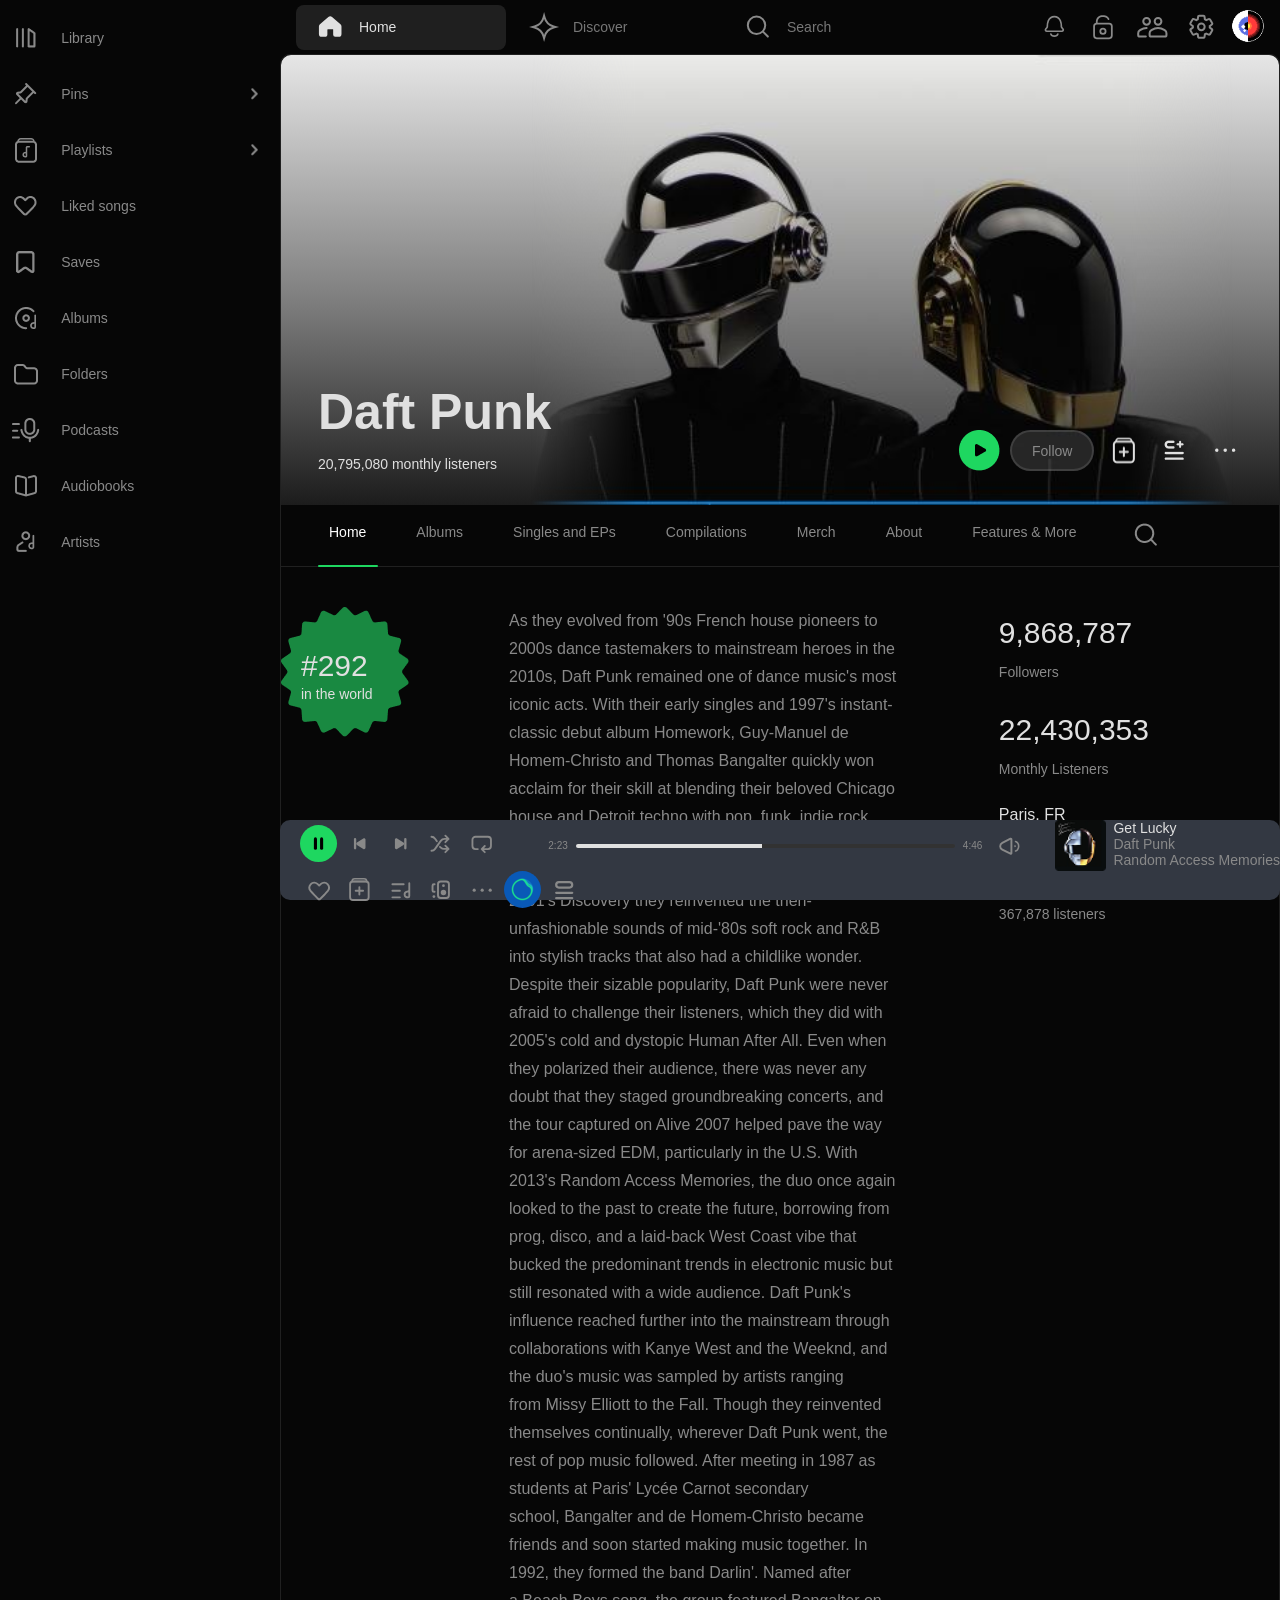
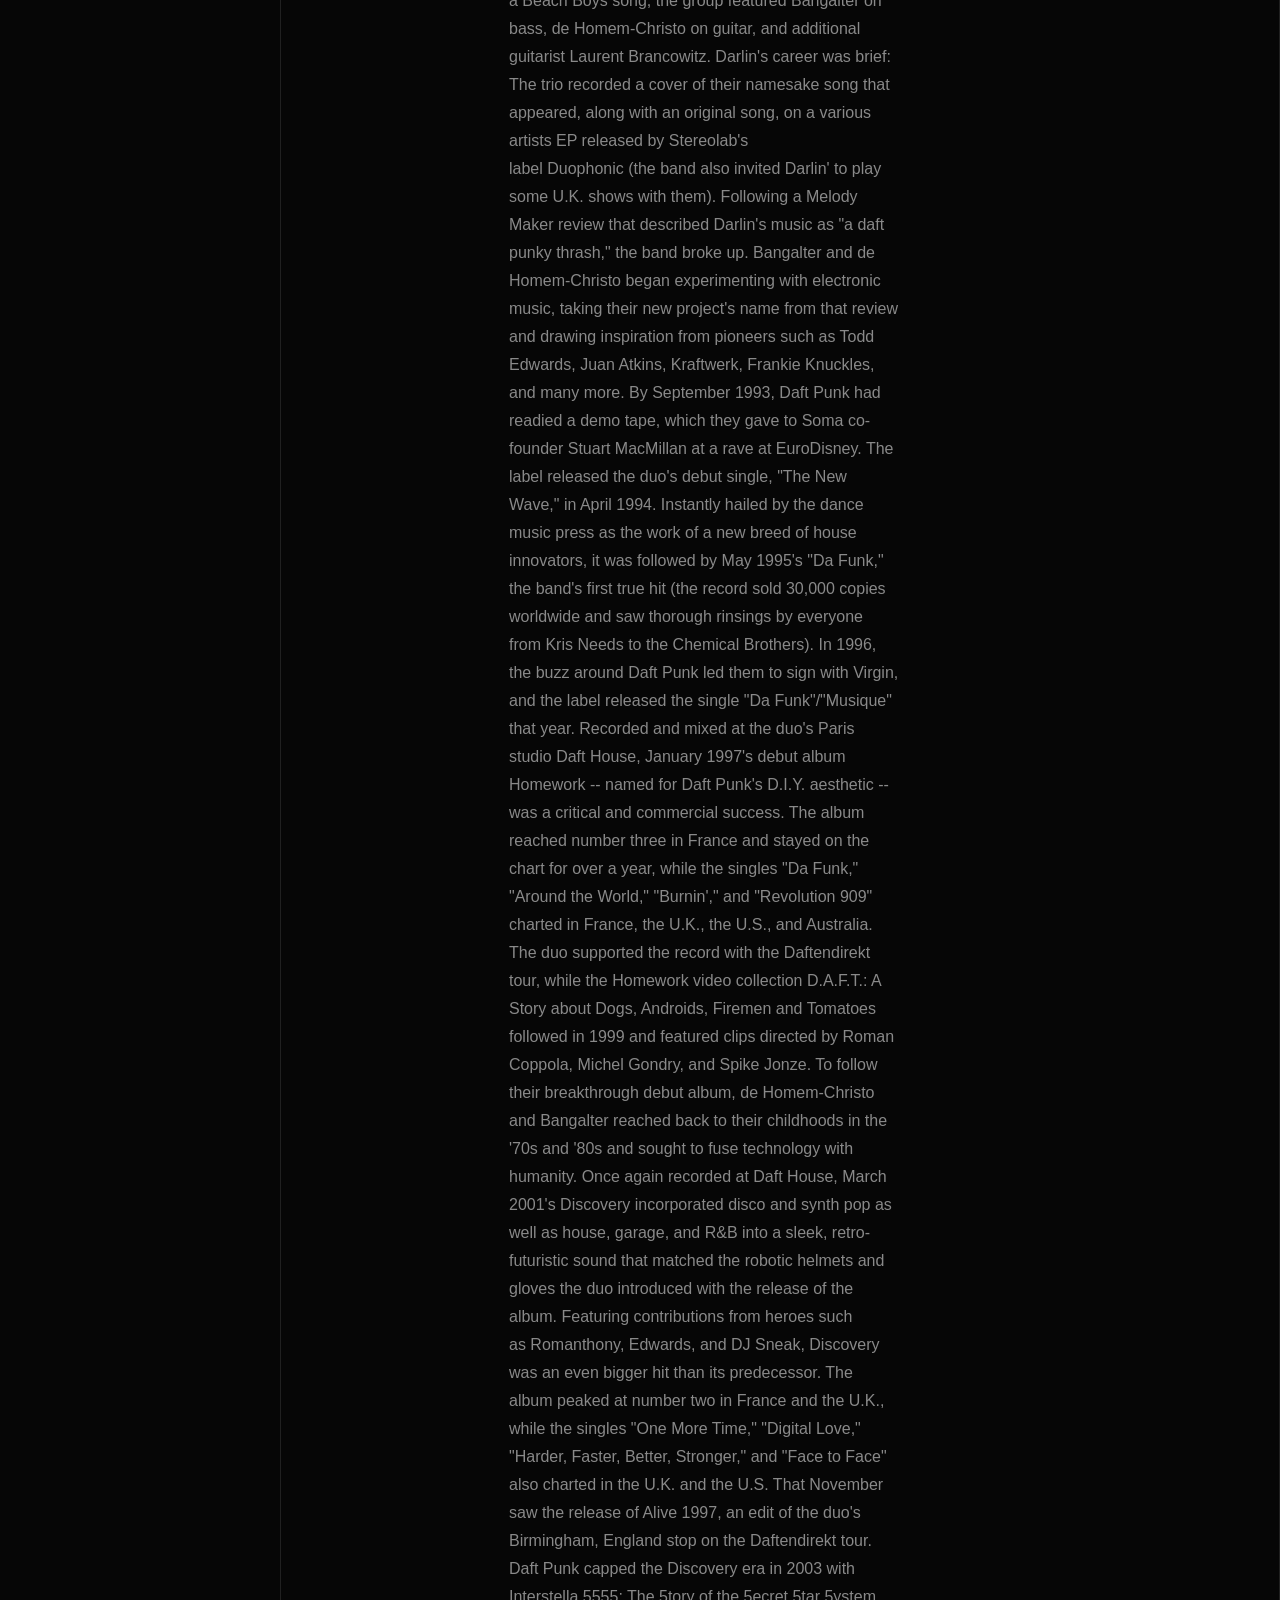
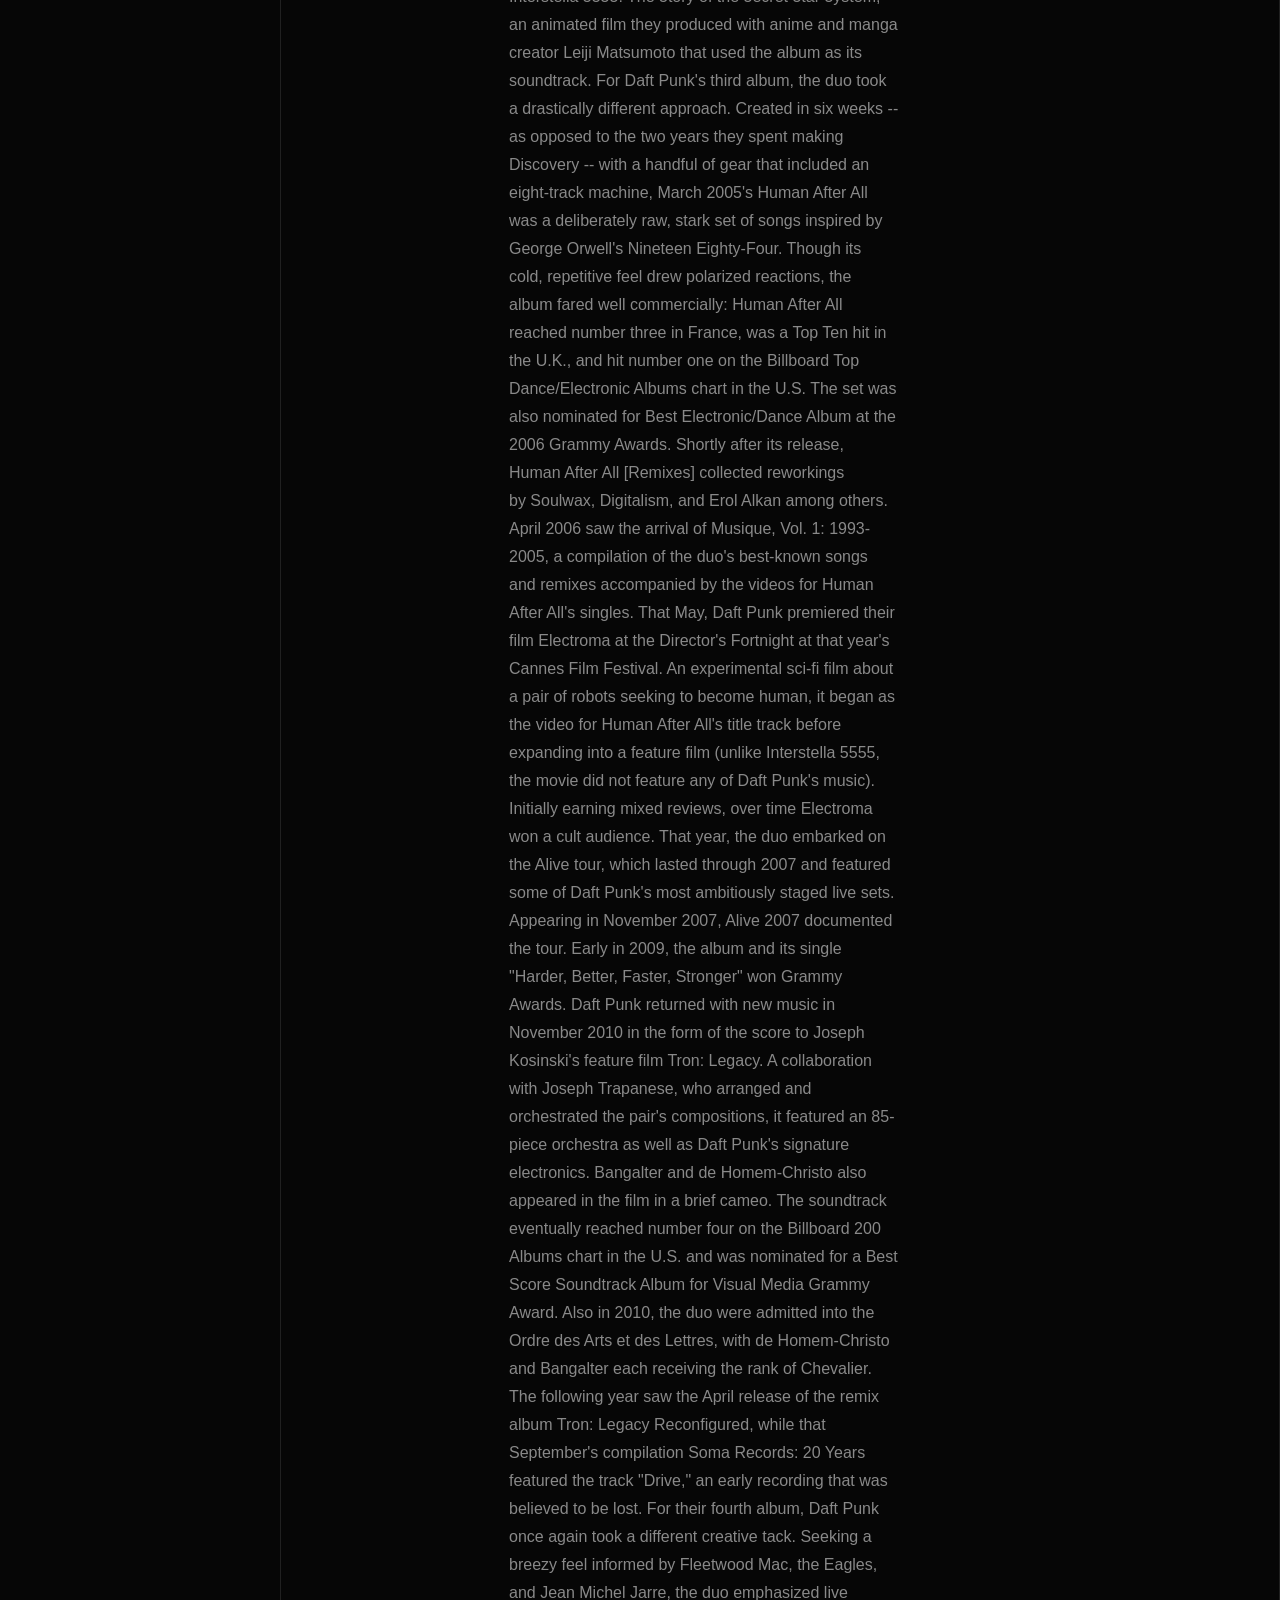
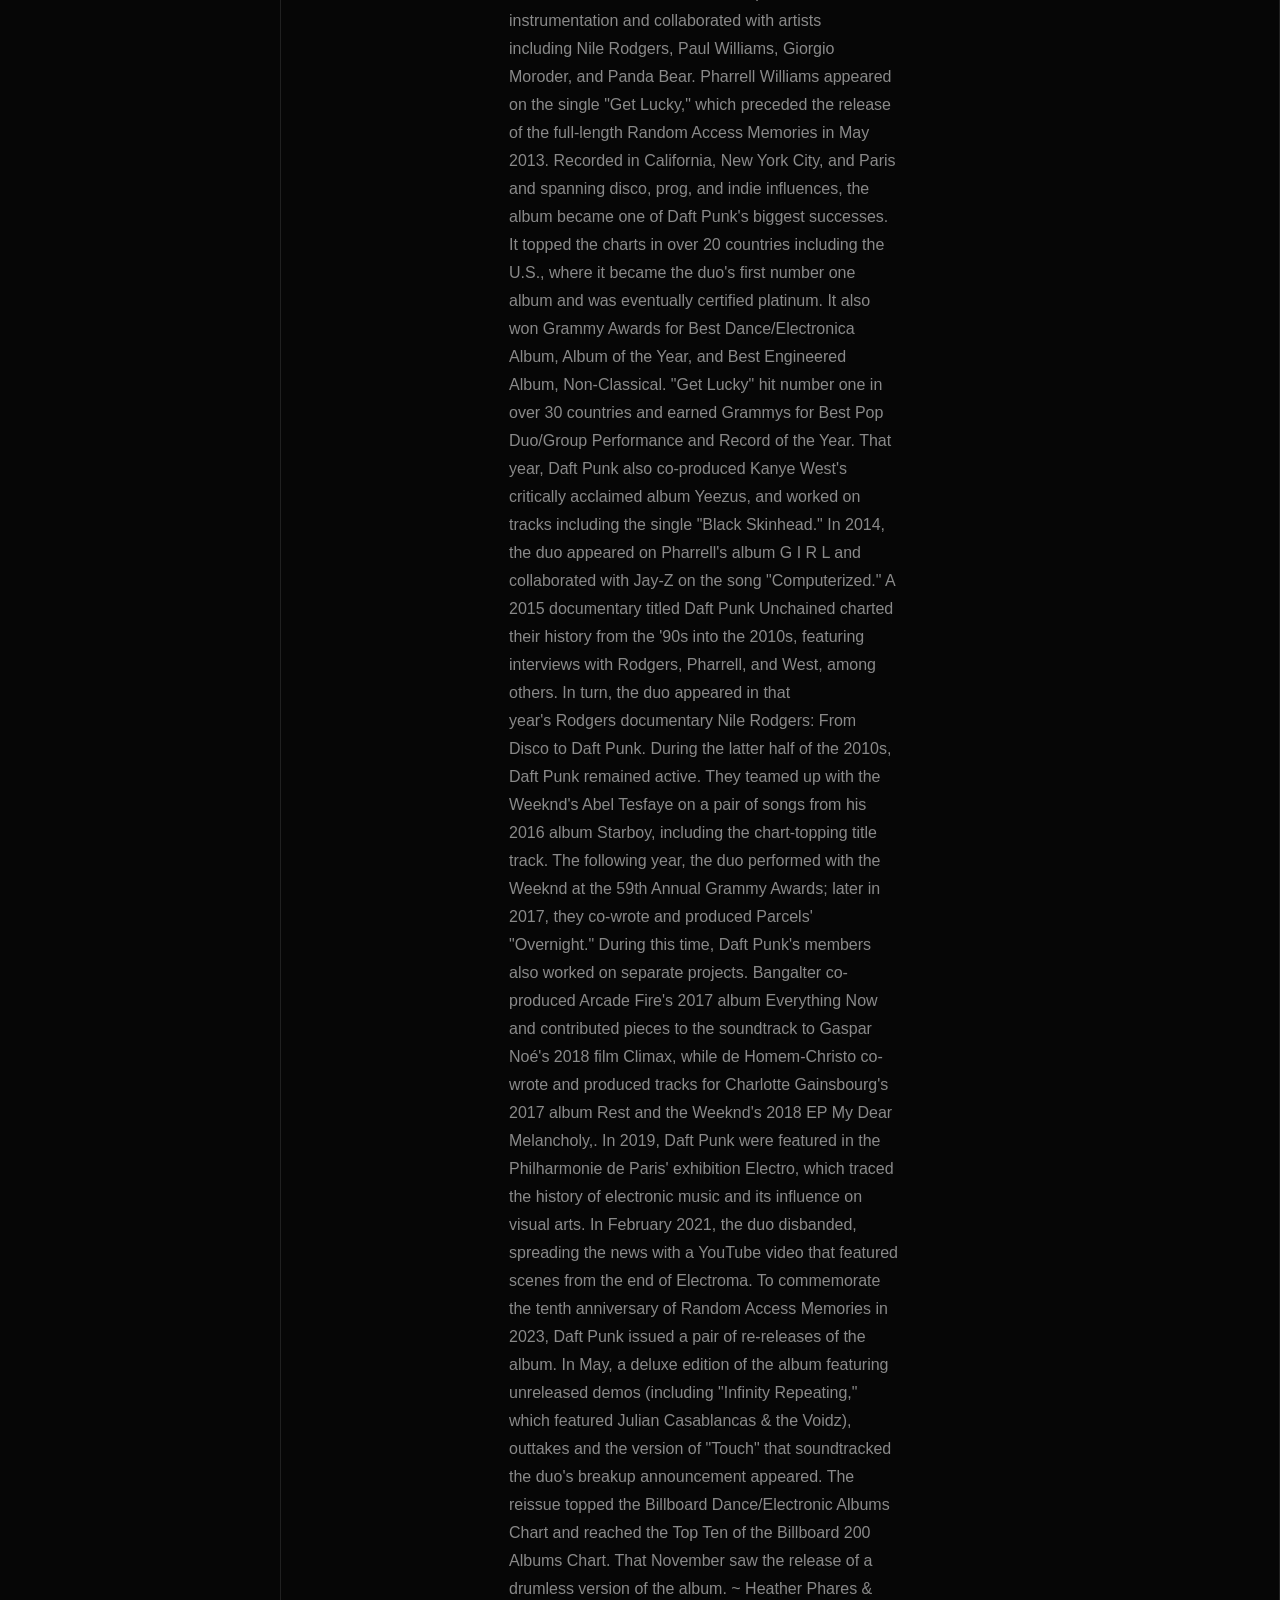
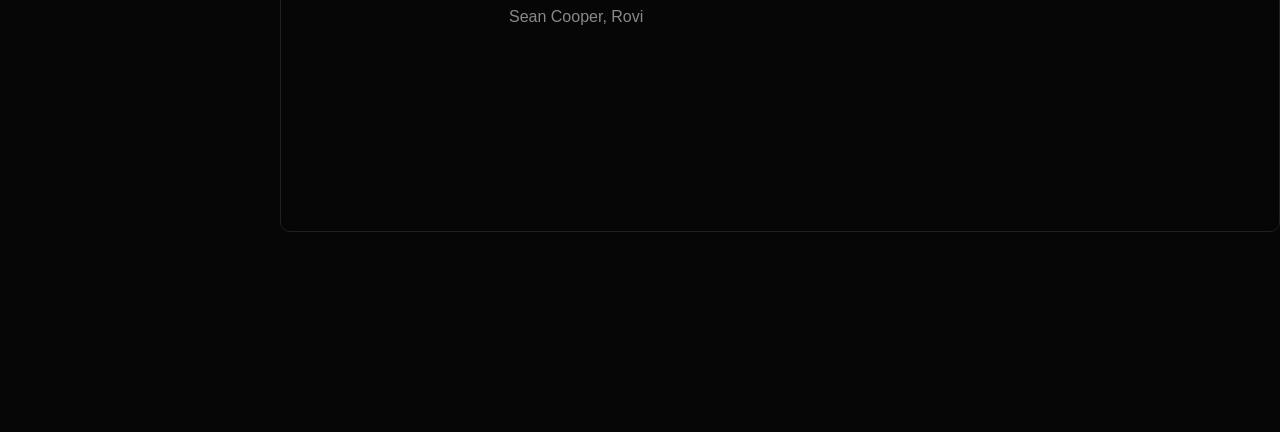
==== commit ae8ecd16: "feat about artist page feat: about artist page finished" ====
--- a/about-artist.html
+++ b/about-artist.html
@@ -3,7 +3,7 @@
 <head>
     <meta charset="UTF-8">
     <meta name="viewport" content="width=device-width, initial-scale=1.0">
-    <title>Artist</title>
+    <title>About Artist</title>
     <link rel="stylesheet" href="css/style.css">
 </head>
 <body>
@@ -197,8 +197,34 @@
                 <a href="#Features & More">Features & More</a>
                 <img src="assets/icons/artist-page/search.png" alt="search">
             </nav>
-
-          
+            <section class="about-artist-container">
+                <div class="star-logo-card">
+                    <img src="assets/images/artist/Star.png" alt="">
+                    <p><span>#292</span> in the world</p>
+                </div>
+                <div class="textbox-about-artist">
+                    <p>As they evolved from '90s French house pioneers to 2000s dance tastemakers to mainstream heroes in the 2010s, Daft Punk remained one of dance music's most iconic acts. With their early singles and 1997's instant-classic debut album Homework, Guy-Manuel de Homem-Christo and Thomas Bangalter quickly won acclaim for their skill at blending their beloved Chicago house and Detroit techno with pop, funk, indie rock, and hip-hop into nostalgic yet futuristic forms. Not content to just widen electronic music's popularity, on 2001's Discovery they reinvented the then-unfashionable sounds of mid-'80s soft rock and R&B into stylish tracks that also had a childlike wonder. Despite their sizable popularity, Daft Punk were never afraid to challenge their listeners, which they did with 2005's cold and dystopic Human After All. Even when they polarized their audience, there was never any doubt that they staged groundbreaking concerts, and the tour captured on Alive 2007 helped pave the way for arena-sized EDM, particularly in the U.S. With 2013's Random Access Memories, the duo once again looked to the past to create the future, borrowing from prog, disco, and a laid-back West Coast vibe that bucked the predominant trends in electronic music but still resonated with a wide audience. Daft Punk's influence reached further into the mainstream through collaborations with Kanye West and the Weeknd, and the duo's music was sampled by artists ranging from Missy Elliott to the Fall. Though they reinvented themselves continually, wherever Daft Punk went, the rest of pop music followed. After meeting in 1987 as students at Paris' Lycée Carnot secondary school, Bangalter and de Homem-Christo became friends and soon started making music together. In 1992, they formed the band Darlin'. Named after a Beach Boys song, the group featured Bangalter on bass, de Homem-Christo on guitar, and additional guitarist Laurent Brancowitz. Darlin's career was brief: The trio recorded a cover of their namesake song that appeared, along with an original song, on a various artists EP released by Stereolab's label Duophonic (the band also invited Darlin' to play some U.K. shows with them). Following a Melody Maker review that described Darlin's music as "a daft punky thrash," the band broke up. Bangalter and de Homem-Christo began experimenting with electronic music, taking their new project's name from that review and drawing inspiration from pioneers such as Todd Edwards, Juan Atkins, Kraftwerk, Frankie Knuckles, and many more. By September 1993, Daft Punk had readied a demo tape, which they gave to Soma co-founder Stuart MacMillan at a rave at EuroDisney. The label released the duo's debut single, "The New Wave," in April 1994. Instantly hailed by the dance music press as the work of a new breed of house innovators, it was followed by May 1995's "Da Funk," the band's first true hit (the record sold 30,000 copies worldwide and saw thorough rinsings by everyone from Kris Needs to the Chemical Brothers). In 1996, the buzz around Daft Punk led them to sign with Virgin, and the label released the single "Da Funk"/"Musique" that year. Recorded and mixed at the duo's Paris studio Daft House, January 1997's debut album Homework -- named for Daft Punk's D.I.Y. aesthetic -- was a critical and commercial success. The album reached number three in France and stayed on the chart for over a year, while the singles "Da Funk," "Around the World," "Burnin'," and "Revolution 909" charted in France, the U.K., the U.S., and Australia. The duo supported the record with the Daftendirekt tour, while the Homework video collection D.A.F.T.: A Story about Dogs, Androids, Firemen and Tomatoes followed in 1999 and featured clips directed by Roman Coppola, Michel Gondry, and Spike Jonze. To follow their breakthrough debut album, de Homem-Christo and Bangalter reached back to their childhoods in the '70s and '80s and sought to fuse technology with humanity. Once again recorded at Daft House, March 2001's Discovery incorporated disco and synth pop as well as house, garage, and R&B into a sleek, retro-futuristic sound that matched the robotic helmets and gloves the duo introduced with the release of the album. Featuring contributions from heroes such as Romanthony, Edwards, and DJ Sneak, Discovery was an even bigger hit than its predecessor. The album peaked at number two in France and the U.K., while the singles "One More Time," "Digital Love," "Harder, Faster, Better, Stronger," and "Face to Face" also charted in the U.K. and the U.S. That November saw the release of Alive 1997, an edit of the duo's Birmingham, England stop on the Daftendirekt tour. Daft Punk capped the Discovery era in 2003 with Interstella 5555: The 5tory of the 5ecret 5tar 5ystem, an animated film they produced with anime and manga creator Leiji Matsumoto that used the album as its soundtrack. For Daft Punk's third album, the duo took a drastically different approach. Created in six weeks -- as opposed to the two years they spent making Discovery -- with a handful of gear that included an eight-track machine, March 2005's Human After All was a deliberately raw, stark set of songs inspired by George Orwell's Nineteen Eighty-Four. Though its cold, repetitive feel drew polarized reactions, the album fared well commercially: Human After All reached number three in France, was a Top Ten hit in the U.K., and hit number one on the Billboard Top Dance/Electronic Albums chart in the U.S. The set was also nominated for Best Electronic/Dance Album at the 2006 Grammy Awards. Shortly after its release, Human After All [Remixes] collected reworkings by Soulwax, Digitalism, and Erol Alkan among others. April 2006 saw the arrival of Musique, Vol. 1: 1993-2005, a compilation of the duo's best-known songs and remixes accompanied by the videos for Human After All's singles. That May, Daft Punk premiered their film Electroma at the Director's Fortnight at that year's Cannes Film Festival. An experimental sci-fi film about a pair of robots seeking to become human, it began as the video for Human After All's title track before expanding into a feature film (unlike Interstella 5555, the movie did not feature any of Daft Punk's music). Initially earning mixed reviews, over time Electroma won a cult audience. That year, the duo embarked on the Alive tour, which lasted through 2007 and featured some of Daft Punk's most ambitiously staged live sets. Appearing in November 2007, Alive 2007 documented the tour. Early in 2009, the album and its single "Harder, Better, Faster, Stronger" won Grammy Awards. Daft Punk returned with new music in November 2010 in the form of the score to Joseph Kosinski's feature film Tron: Legacy. A collaboration with Joseph Trapanese, who arranged and orchestrated the pair's compositions, it featured an 85-piece orchestra as well as Daft Punk's signature electronics. Bangalter and de Homem-Christo also appeared in the film in a brief cameo. The soundtrack eventually reached number four on the Billboard 200 Albums chart in the U.S. and was nominated for a Best Score Soundtrack Album for Visual Media Grammy Award. Also in 2010, the duo were admitted into the Ordre des Arts et des Lettres, with de Homem-Christo and Bangalter each receiving the rank of Chevalier. The following year saw the April release of the remix album Tron: Legacy Reconfigured, while that September's compilation Soma Records: 20 Years featured the track "Drive," an early recording that was believed to be lost. For their fourth album, Daft Punk once again took a different creative tack. Seeking a breezy feel informed by Fleetwood Mac, the Eagles, and Jean Michel Jarre, the duo emphasized live instrumentation and collaborated with artists including Nile Rodgers, Paul Williams, Giorgio Moroder, and Panda Bear. Pharrell Williams appeared on the single "Get Lucky," which preceded the release of the full-length Random Access Memories in May 2013. Recorded in California, New York City, and Paris and spanning disco, prog, and indie influences, the album became one of Daft Punk's biggest successes. It topped the charts in over 20 countries including the U.S., where it became the duo's first number one album and was eventually certified platinum. It also won Grammy Awards for Best Dance/Electronica Album, Album of the Year, and Best Engineered Album, Non-Classical. "Get Lucky" hit number one in over 30 countries and earned Grammys for Best Pop Duo/Group Performance and Record of the Year. That year, Daft Punk also co-produced Kanye West's critically acclaimed album Yeezus, and worked on tracks including the single "Black Skinhead." In 2014, the duo appeared on Pharrell's album G I R L and collaborated with Jay-Z on the song "Computerized." A 2015 documentary titled Daft Punk Unchained charted their history from the '90s into the 2010s, featuring interviews with Rodgers, Pharrell, and West, among others. In turn, the duo appeared in that year's Rodgers documentary Nile Rodgers: From Disco to Daft Punk. During the latter half of the 2010s, Daft Punk remained active. They teamed up with the Weeknd's Abel Tesfaye on a pair of songs from his 2016 album Starboy, including the chart-topping title track. The following year, the duo performed with the Weeknd at the 59th Annual Grammy Awards; later in 2017, they co-wrote and produced Parcels' "Overnight." During this time, Daft Punk's members also worked on separate projects. Bangalter co-produced Arcade Fire's 2017 album Everything Now and contributed pieces to the soundtrack to Gaspar Noé's 2018 film Climax, while de Homem-Christo co-wrote and produced tracks for Charlotte Gainsbourg's 2017 album Rest and the Weeknd's 2018 EP My Dear Melancholy,. In 2019, Daft Punk were featured in the Philharmonie de Paris' exhibition Electro, which traced the history of electronic music and its influence on visual arts. In February 2021, the duo disbanded, spreading the news with a YouTube video that featured scenes from the end of Electroma. To commemorate the tenth anniversary of Random Access Memories in 2023, Daft Punk issued a pair of re-releases of the album. In May, a deluxe edition of the album featuring unreleased demos (including "Infinity Repeating," which featured Julian Casablancas & the Voidz), outtakes and the version of "Touch" that soundtracked the duo's breakup announcement appeared. The reissue topped the Billboard Dance/Electronic Albums Chart and reached the Top Ten of the Billboard 200 Albums Chart. That November saw the release of a drumless version of the album. ~ Heather Phares & Sean Cooper, Rovi</p>
+                </div>
+                <div class="about-artist-container-aside">
+                    <div class="bigger-text-box">
+                        <p class="numbers-about-artist">9,868,787</p> 
+                        <p>Followers</p>
+                    </div>
+                    <div class="bigger-text-box">
+                        <p class="numbers-about-artist">22,430,353</p>
+                        <p>Monthly Listeners</p>
+                    </div>
+                    <div class="smaller-text-box">
+                        <p class="numbers-about-artist low-font">Paris, FR</p>
+                        <p >391,036 listeners</p>
+                    </div>
+                    <div class="smaller-text-box">    
+                        <p class="numbers-about-artist low-font">Mexico City, MX</p> 
+                        <p>367,878 listeners</p>
+                    </div>
+                    
+                </div>
+            </section>          
         </div>
       </main>
 
--- a/css/style.css
+++ b/css/style.css
@@ -2256,4 +2256,70 @@
   object-fit: fill;
 }
 
+.about-artist-container {
+  width: 100%;
+  height: max-content;
+  display: flex;
+  justify-content: space-around;
+  gap: 100px;
+  margin-bottom: 200px;
+  margin-top: 40px;
+  font-family: "Satoshi", sans-serif;
+  font-weight: 500;
+  font-style: Medium;
+  font-size: 14px;
+  line-height: 100%;
+  letter-spacing: 3%;
+  color: #898989;
+}
+
+.star-logo-card {
+  width: 130px;
+  height: 130px;
+  color: #E0E0E0;
+  position: relative;
+}
+.star-logo-card p {
+  width: 80px;
+  height: 70px;
+  position: absolute;
+  top: 30%;
+  left: 20px;
+  line-height: 1.3;
+}
+.star-logo-card span {
+  font-size: 30px;
+}
+
+.textbox-about-artist {
+  color: #E0E0E0;
+  font-family: Satoshi;
+  font-weight: 400;
+  font-style: Regular;
+  font-size: 16px;
+  leading-trim: NONE;
+  line-height: 1.75;
+  letter-spacing: 3%;
+  color: #898989;
+  width: 50%;
+}
+
+.about-artist-container-aside {
+  height: max-content;
+  display: flex;
+  flex-direction: column;
+  gap: 20px;
+  line-height: 1.75;
+  padding-right: 130px;
+}
+
+.numbers-about-artist {
+  font-size: 30px;
+  color: #E0E0E0;
+}
+
+.low-font {
+  font-size: 16px;
+}
+
 /*# sourceMappingURL=style.css.map */
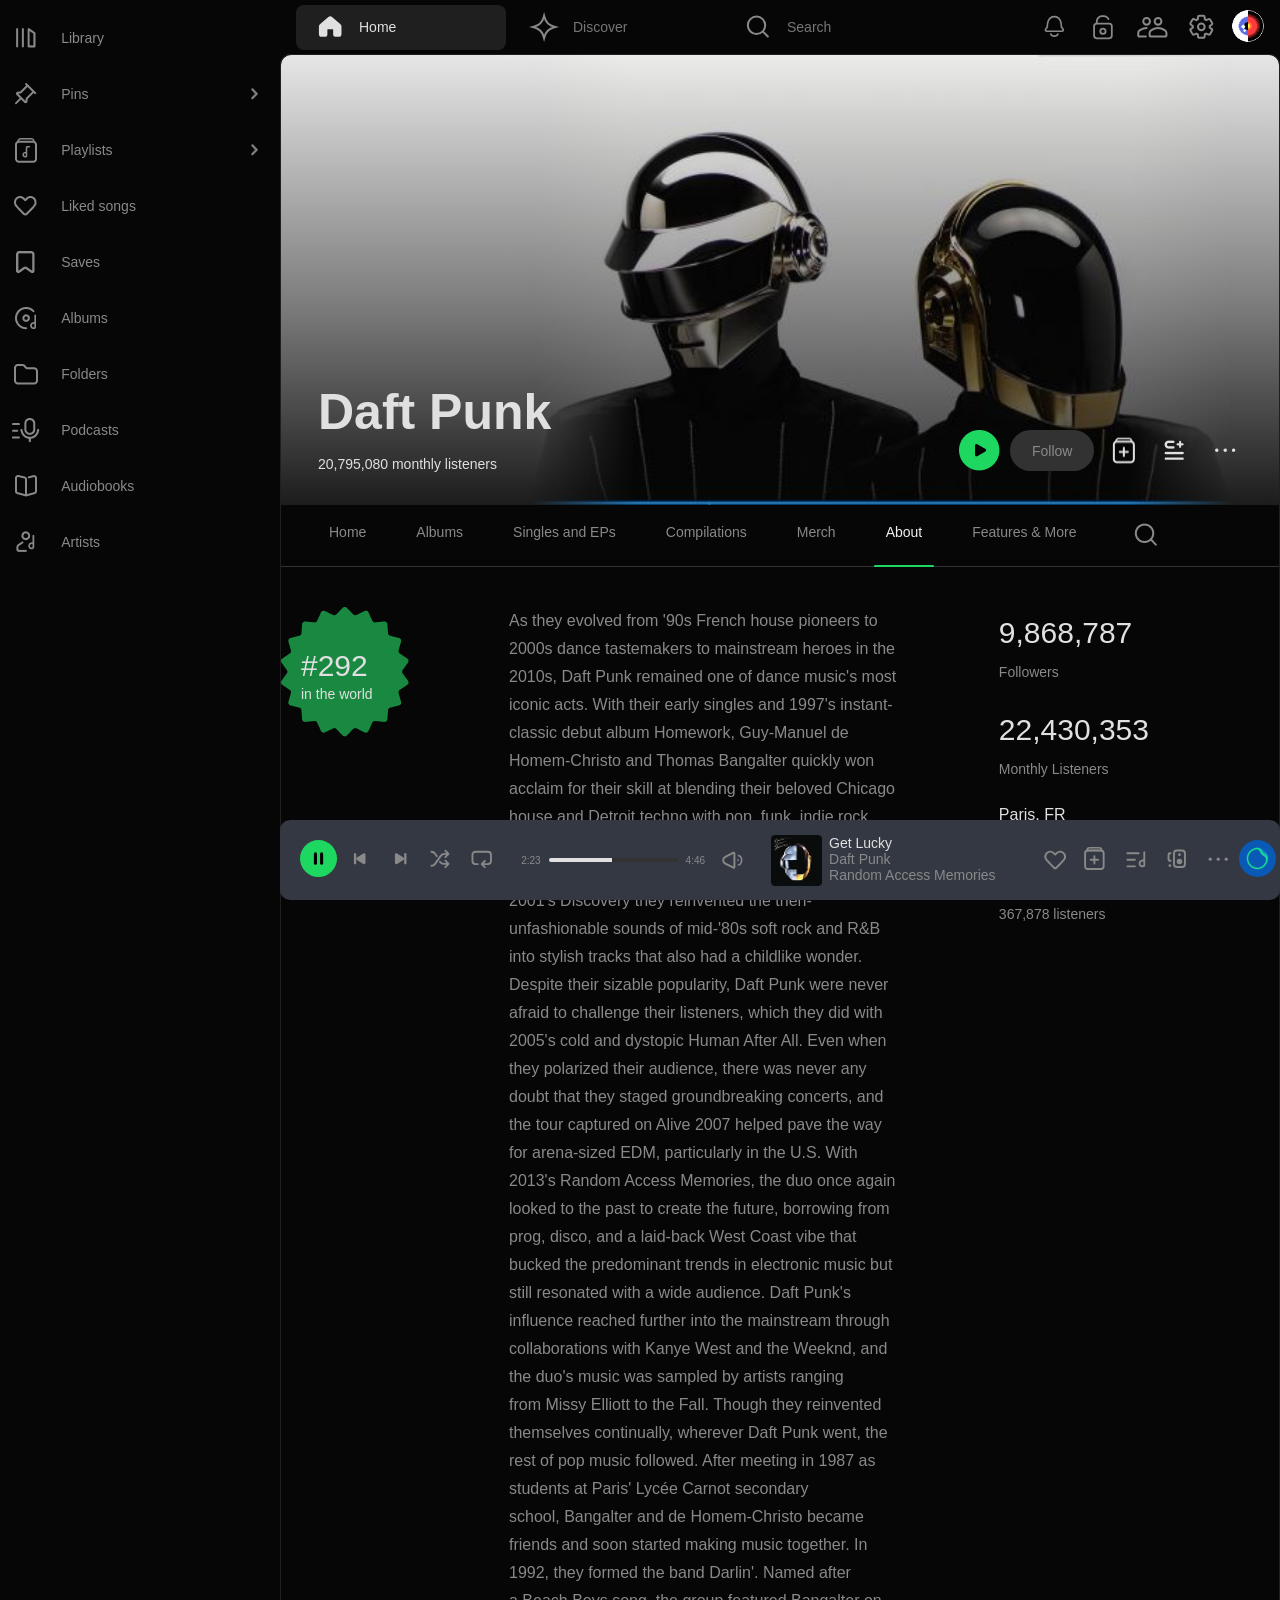
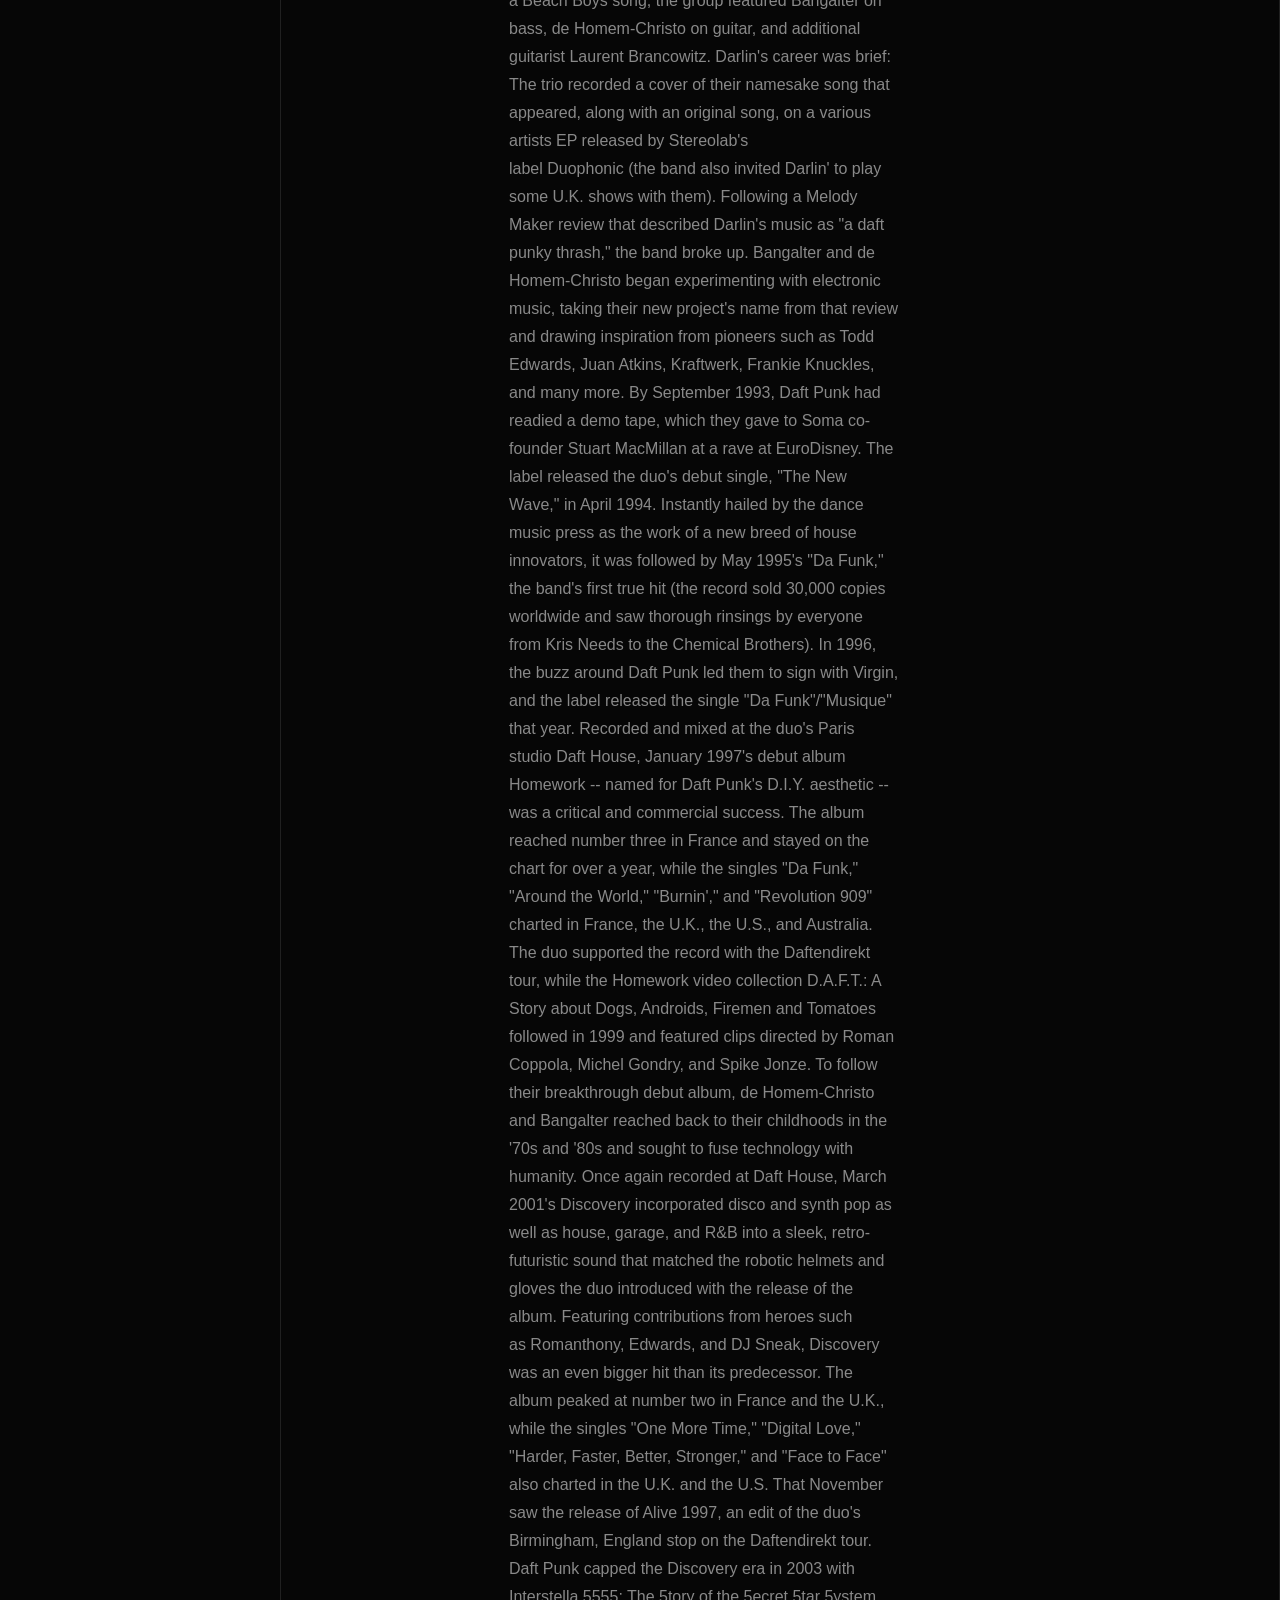
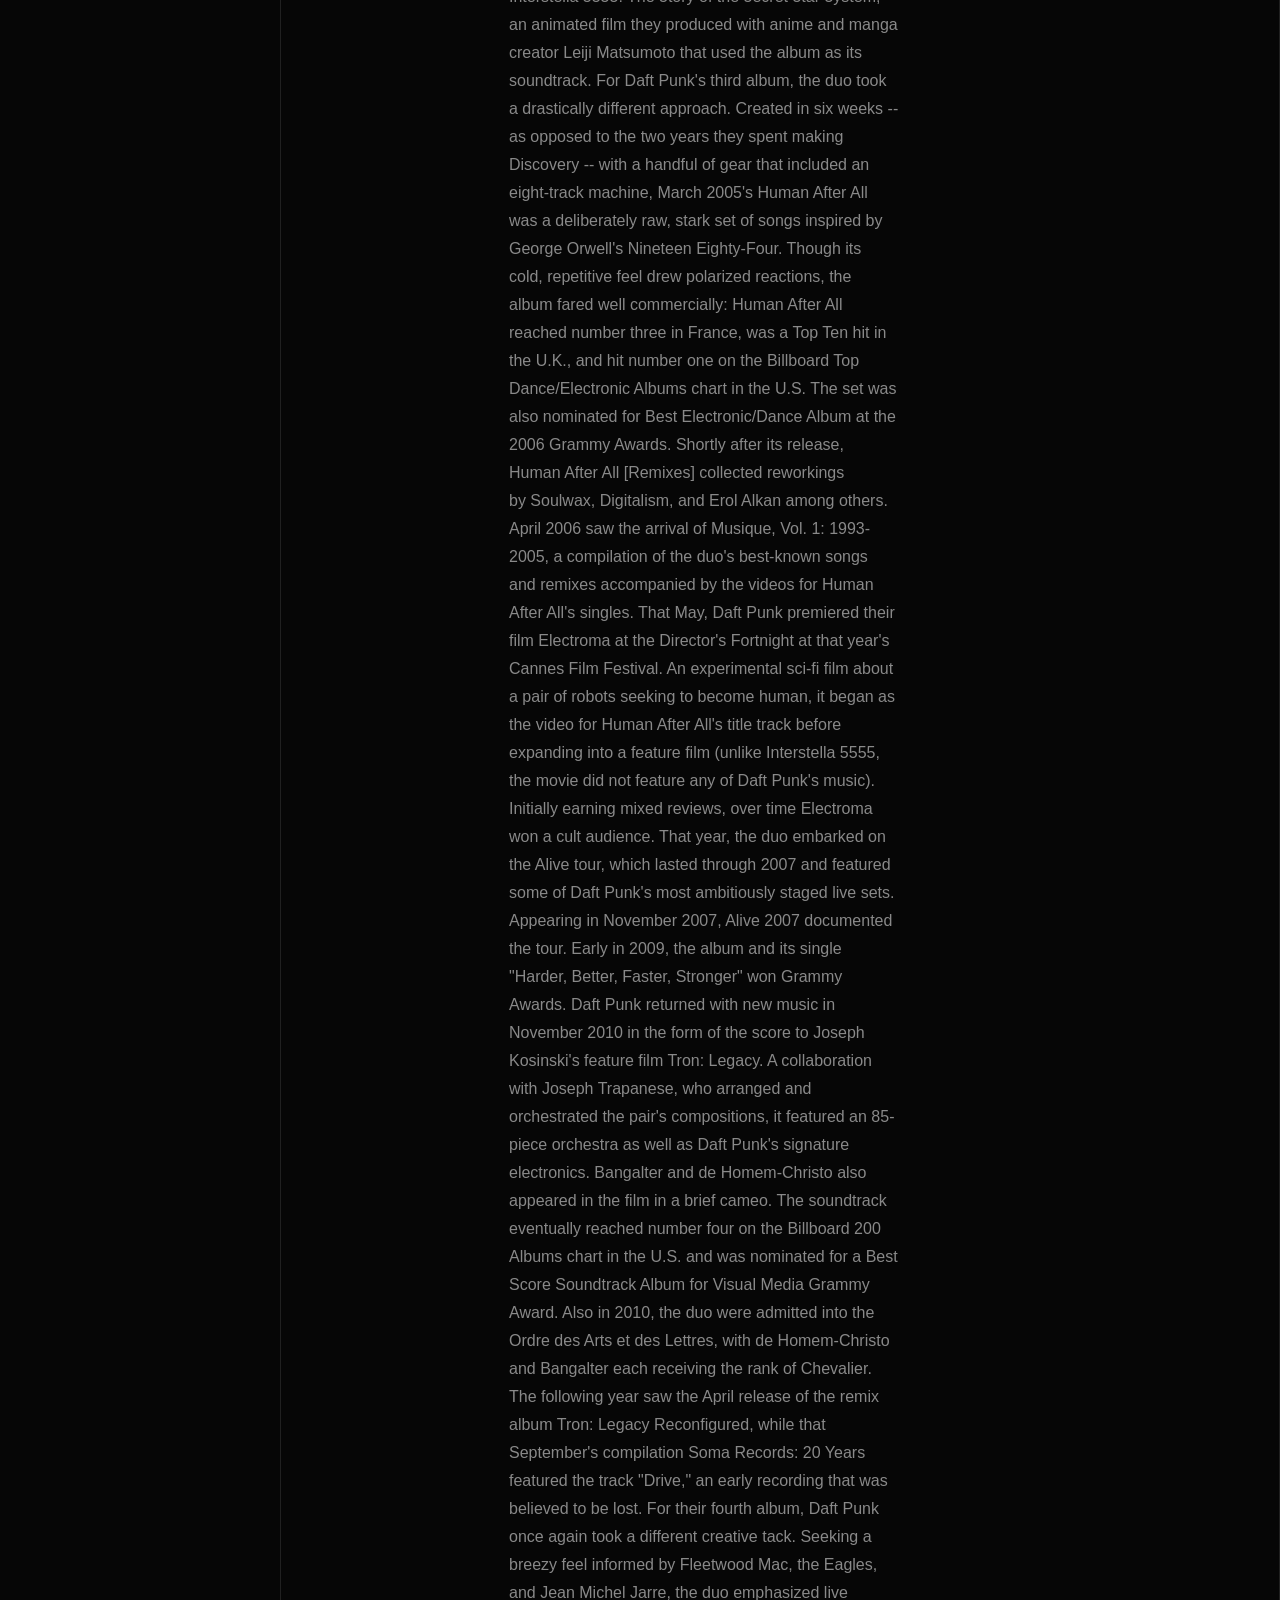
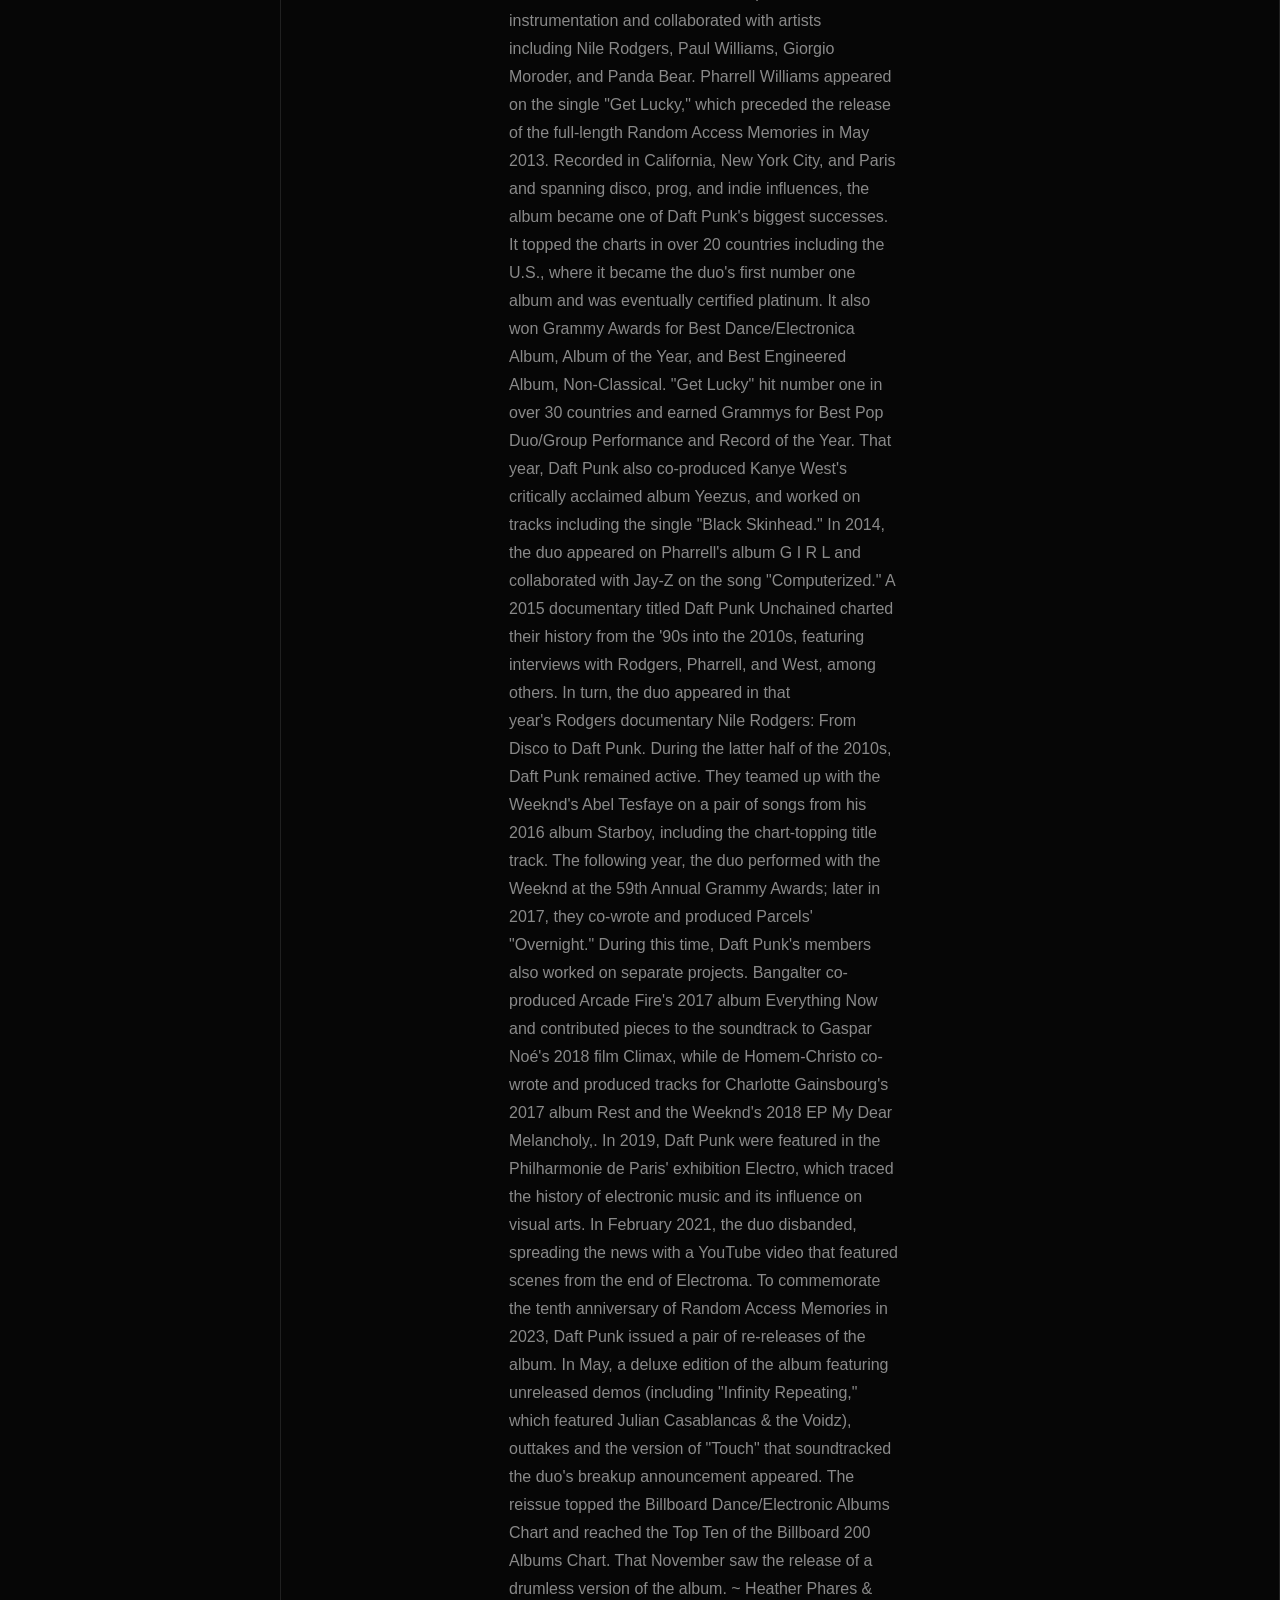
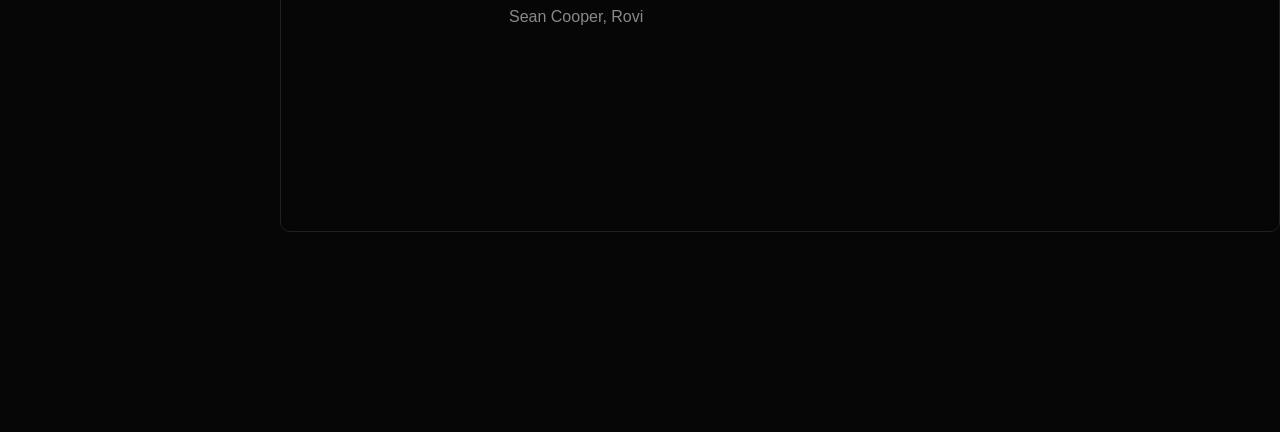
==== commit 695e7a6d: "fix bugs fix html links. fix margin-bottom in search and playlist. fix search responsive" ====
--- a/about-artist.html
+++ b/about-artist.html
@@ -31,7 +31,7 @@
               </a>
             </li>
             <li>
-              <a href="#">
+              <a href="playlist.html">
                 <img
                   src="./assets/icons/sidebar.icons/playlisticon.png"
                   alt="Playlists"
@@ -92,7 +92,7 @@
               </a>
             </li>
             <li>
-              <a href="#">
+              <a href="artist.html">
                 <img
                   src="./assets/icons/sidebar.icons/artistsicon.png"
                   alt="Artists"
@@ -109,7 +109,7 @@
         <nav class="header-nav">
           <!-- left side -->
           <div class="nav-left">
-            <a href="#" class="nav-item active">
+            <a href="index.html" class="nav-item active">
               <img
                 alt="home. icon"
                 src="assets/icons/menu.bar.icons/home.active.icon.svg"
@@ -123,7 +123,7 @@
               />
               <span>Discover</span>
             </a>
-            <a href="#" class="nav-item">
+            <a href="search.html" class="nav-item">
               <img
                 alt="search icon"
                 src="assets/icons/menu.bar.icons/search.off.icon.svg"
@@ -163,6 +163,7 @@
                 alt="avatar icon"
                 src="assets/icons/menu.bar.icons/profile.icon.svg"
               />
+              <a href="profile.html"></a>
             </button>
           </div>
         </nav>
@@ -188,12 +189,12 @@
         </section>
         <section class="most-played-container">
             <nav class="artist-info-nav">
-                <a href="#home" class="active-nav-element">Home</a>
+                <a href="artist.html">Home</a>
                 <a href="#albums">Albums</a>
                 <a href="#Singles and EPs">Singles and EPs</a>
                 <a href="#Compilattions">Compilations</a>
                 <a href="#Merch">Merch</a>
-                <a href="#aboutartist">About</a>
+                <a href="about-artist.html" class="active-nav-element">About</a>
                 <a href="#Features & More">Features & More</a>
                 <img src="assets/icons/artist-page/search.png" alt="search">
             </nav>
--- a/css/style.css
+++ b/css/style.css
@@ -23,287 +23,6 @@
 
 body {
   font-family: "Satoshi", sans-serif;
-}
-
-.profile-mobile-view {
-  background-color: #060606;
-  min-height: 100vh;
-  display: flex;
-  flex-direction: column;
-  justify-content: center;
-  align-items: center;
-  padding: 20px 15px;
-}
-
-.content-wrapper {
-  width: 100%;
-  max-width: 600px;
-  display: flex;
-  flex-direction: column;
-  gap: 16px;
-}
-
-.card-base, .settings-card, .plan-card, .friends-card, .profile-card {
-  width: 100%;
-  border: 2px solid rgba(255, 255, 255, 0.05);
-  border-radius: 12px;
-  display: flex;
-  flex-direction: column;
-  padding: 20px;
-  background-color: transparent;
-  box-sizing: border-box;
-}
-
-.profile-card {
-  height: 130px;
-  max-height: 200px;
-  background: linear-gradient(180deg, rgba(138, 53, 74, 0.4) 0%, rgba(17, 17, 17, 0.4) 100%);
-}
-
-.profile-flex-container {
-  display: flex;
-  flex-direction: row;
-  align-items: center;
-  gap: 15px;
-}
-
-.profile-picture {
-  width: 80px;
-  height: 80px;
-  border-radius: 50%;
-  object-fit: cover;
-}
-
-.profile-info {
-  flex: 1;
-}
-.profile-info .name-row {
-  display: flex;
-  justify-content: space-between;
-  align-items: center;
-}
-.profile-info .name-row h1 {
-  font-family: "Satoshi", sans-serif;
-  font-weight: 700;
-  font-style: Bold;
-  font-size: 20px;
-  leading-trim: NONE;
-  line-height: 100%;
-  letter-spacing: 3%;
-  color: #E0E0E0;
-  margin: 0;
-}
-
-.action-icons {
-  display: flex;
-  gap: 10px;
-}
-.action-icons img {
-  width: 40px;
-  height: 40px;
-  object-fit: scale-down;
-}
-
-.stats-row {
-  display: flex;
-  align-items: center;
-  gap: 8px;
-  margin-top: 5px;
-  font-family: "Satoshi", sans-serif;
-  font-weight: 400;
-  font-style: Regular;
-  font-size: 14px;
-  line-height: 100%;
-  letter-spacing: 3%;
-  color: #898989;
-}
-.stats-row span {
-  color: #E0E0E0;
-  font-weight: bold;
-}
-.stats-row .divider-dot {
-  width: 3px;
-  height: 3px;
-  background-color: #898989;
-  border-radius: 50%;
-}
-
-.user-id {
-  font-family: "Satoshi", sans-serif;
-  font-weight: 400;
-  font-style: Regular;
-  font-size: 14px;
-  line-height: 100%;
-  letter-spacing: 3%;
-  color: #898989;
-  font-size: 11px;
-  opacity: 0.6;
-  word-break: break-all;
-  margin-top: 8px;
-}
-
-.friends-card {
-  height: 170px;
-  padding: 15px 20px;
-  background-color: inherit;
-}
-
-.card-header {
-  display: flex;
-  flex-direction: row;
-  justify-content: space-between;
-  align-items: center;
-}
-.card-header h2 {
-  font-family: "Satoshi", sans-serif;
-  font-weight: 400;
-  font-style: Regular;
-  font-size: 12px;
-  line-height: 100%;
-  letter-spacing: 3%;
-  color: #E0E0E0;
-}
-.card-header img {
-  width: 40px;
-  height: 40px;
-  background-color: inherit;
-  border-radius: 50%;
-  object-fit: scale-down;
-}
-
-.friends-list {
-  display: flex;
-  flex-direction: column;
-  gap: 10px;
-  padding: 5px;
-}
-.friends-list li {
-  display: flex;
-  align-items: center;
-  gap: 12px;
-}
-.friends-list li img {
-  width: 40px;
-  height: 40px;
-  background-color: inherit;
-  border-radius: 50%;
-}
-
-.friend-details {
-  display: flex;
-  flex-direction: column;
-}
-
-.friend-name {
-  font-family: "Satoshi", sans-serif;
-  font-weight: 400;
-  font-style: Regular;
-  font-size: 12px;
-  line-height: 100%;
-  letter-spacing: 3%;
-  color: #E0E0E0;
-}
-
-.music-info {
-  display: flex;
-  flex-direction: row;
-  align-items: center;
-  font-family: "Satoshi", sans-serif;
-  font-weight: 400;
-  font-style: Regular;
-  font-size: 14px;
-  line-height: 100%;
-  letter-spacing: 3%;
-  color: #898989;
-}
-.music-info img {
-  width: 30px;
-  height: 30px;
-}
-
-.plan-card {
-  height: 125px;
-  background: linear-gradient(180deg, #10301B 0%, #111111 100%);
-  align-items: flex-start;
-}
-
-.plan-header {
-  display: flex;
-  flex-direction: row;
-  align-items: center;
-  gap: 10px;
-  margin-bottom: 15px;
-  font-family: "Satoshi", sans-serif;
-  font-weight: 400;
-  font-style: Regular;
-  font-size: 12px;
-  line-height: 100%;
-  letter-spacing: 3%;
-  color: #E0E0E0;
-}
-.plan-header img {
-  width: 20px;
-  height: 20px;
-}
-
-.plan-title {
-  font-family: "Satoshi", sans-serif;
-  font-weight: 500;
-  font-style: Medium;
-  font-size: 18px;
-  line-height: 100%;
-  letter-spacing: 3%;
-  color: #1ED760;
-  margin-bottom: 5px;
-}
-
-.plan-price {
-  font-family: "Satoshi", sans-serif;
-  font-weight: 400;
-  font-style: Regular;
-  font-size: 14px;
-  line-height: 100%;
-  letter-spacing: 3%;
-  color: #898989;
-}
-
-.settings-card {
-  height: 140px;
-  max-height: 240px;
-  padding: 0;
-}
-
-.setting-item {
-  height: 33%;
-  display: flex;
-  flex-direction: row;
-  align-items: center;
-  border-bottom: 1px solid rgba(255, 255, 255, 0.05);
-}
-.setting-item:last-child {
-  border-bottom: none;
-}
-.setting-item p {
-  flex: 1;
-  margin-left: 15px;
-  font-family: "Satoshi", sans-serif;
-  font-weight: 400;
-  font-style: Regular;
-  font-size: 14px;
-  line-height: 100%;
-  letter-spacing: 3%;
-  color: #898989;
-  color: #E0E0E0;
-  margin-bottom: 0;
-}
-.setting-item .arrow {
-  margin-left: auto;
-}
-.setting-item img:first-child {
-  width: 40px;
-  height: 40px;
-  background-color: inherit;
-  border-radius: 50%;
 }
 
 .pleyer-desktop {
@@ -394,7 +113,7 @@
   }
   .pleyer-desktop {
     display: flex;
-    flex-wrap: wrap;
+    flex-wrap: nowrap;
     align-items: center;
     height: 80px;
     background-color: #333842;
@@ -414,8 +133,10 @@
     cursor: pointer;
   }
   .player-controls,
-  .player-actions {
+  .player-actions,
+  .player-track {
     margin: 0px 20px;
+    flex-shrink: 0;
   }
   .player-track {
     display: flex;
@@ -899,6 +620,11 @@
 
 .library-header {
   padding: 16px 16px 0;
+  margin-bottom: 100px;
+}
+
+.library-list {
+  margin-bottom: 81px;
 }
 
 .library-nav {
@@ -1311,6 +1037,7 @@
   display: flex;
   flex-direction: column;
   border-radius: 10px;
+  margin-bottom: 200px;
 }
 
 .aside-playlist-right {
@@ -1663,8 +1390,9 @@
     display: flex;
   }
   .discover-card {
-    height: 170px;
-    width: 170px;
+    height: 165px;
+    width: 165px;
+    aspect-ratio: 1/1;
   }
   .discover-card img {
     width: 104px;
@@ -1674,6 +1402,12 @@
   }
   .genres {
     opacity: 1;
+    gap: 10px;
+  }
+  .genres .discover-card {
+    height: 165px;
+    width: 165px;
+    gap: 10px;
   }
   .recent-searches {
     position: absolute;
@@ -1687,6 +1421,21 @@
   }
   .mobile-header-search {
     display: none;
+  }
+  .search-main-content {
+    height: 120vh;
+    width: 100%;
+    display: flex;
+    flex-direction: column;
+    border-radius: 10px;
+    margin-bottom: 200px;
+    border: 1px solid #202020;
+  }
+  .search-main-content .mobile-main-search {
+    left: 280px;
+  }
+  .search-main-content .Discover {
+    padding: 10px;
   }
 }
 .recent-searches {
@@ -1989,6 +1738,287 @@
   margin-left: 40px;
 }
 
+.profile-mobile-view {
+  background-color: #060606;
+  min-height: 100vh;
+  display: flex;
+  flex-direction: column;
+  justify-content: center;
+  align-items: center;
+  padding: 20px 15px;
+}
+
+.content-wrapper {
+  width: 100%;
+  max-width: 600px;
+  display: flex;
+  flex-direction: column;
+  gap: 16px;
+}
+
+.card-base, .settings-card, .plan-card, .friends-card, .profile-card {
+  width: 100%;
+  border: 2px solid rgba(255, 255, 255, 0.05);
+  border-radius: 12px;
+  display: flex;
+  flex-direction: column;
+  padding: 20px;
+  background-color: transparent;
+  box-sizing: border-box;
+}
+
+.profile-card {
+  height: 130px;
+  max-height: 200px;
+  background: linear-gradient(180deg, rgba(138, 53, 74, 0.4) 0%, rgba(17, 17, 17, 0.4) 100%);
+}
+
+.profile-flex-container {
+  display: flex;
+  flex-direction: row;
+  align-items: center;
+  gap: 15px;
+}
+
+.profile-picture {
+  width: 80px;
+  height: 80px;
+  border-radius: 50%;
+  object-fit: cover;
+}
+
+.profile-info {
+  flex: 1;
+}
+.profile-info .name-row {
+  display: flex;
+  justify-content: space-between;
+  align-items: center;
+}
+.profile-info .name-row h1 {
+  font-family: "Satoshi", sans-serif;
+  font-weight: 700;
+  font-style: Bold;
+  font-size: 20px;
+  leading-trim: NONE;
+  line-height: 100%;
+  letter-spacing: 3%;
+  color: #E0E0E0;
+  margin: 0;
+}
+
+.action-icons {
+  display: flex;
+  gap: 10px;
+}
+.action-icons img {
+  width: 40px;
+  height: 40px;
+  object-fit: scale-down;
+}
+
+.stats-row {
+  display: flex;
+  align-items: center;
+  gap: 8px;
+  margin-top: 5px;
+  font-family: "Satoshi", sans-serif;
+  font-weight: 400;
+  font-style: Regular;
+  font-size: 14px;
+  line-height: 100%;
+  letter-spacing: 3%;
+  color: #898989;
+}
+.stats-row span {
+  color: #E0E0E0;
+  font-weight: bold;
+}
+.stats-row .divider-dot {
+  width: 3px;
+  height: 3px;
+  background-color: #898989;
+  border-radius: 50%;
+}
+
+.user-id {
+  font-family: "Satoshi", sans-serif;
+  font-weight: 400;
+  font-style: Regular;
+  font-size: 14px;
+  line-height: 100%;
+  letter-spacing: 3%;
+  color: #898989;
+  font-size: 11px;
+  opacity: 0.6;
+  word-break: break-all;
+  margin-top: 8px;
+}
+
+.friends-card {
+  height: 170px;
+  padding: 15px 20px;
+  background-color: inherit;
+}
+
+.card-header {
+  display: flex;
+  flex-direction: row;
+  justify-content: space-between;
+  align-items: center;
+}
+.card-header h2 {
+  font-family: "Satoshi", sans-serif;
+  font-weight: 400;
+  font-style: Regular;
+  font-size: 12px;
+  line-height: 100%;
+  letter-spacing: 3%;
+  color: #E0E0E0;
+}
+.card-header img {
+  width: 40px;
+  height: 40px;
+  background-color: inherit;
+  border-radius: 50%;
+  object-fit: scale-down;
+}
+
+.friends-list {
+  display: flex;
+  flex-direction: column;
+  gap: 10px;
+  padding: 5px;
+}
+.friends-list li {
+  display: flex;
+  align-items: center;
+  gap: 12px;
+}
+.friends-list li img {
+  width: 40px;
+  height: 40px;
+  background-color: inherit;
+  border-radius: 50%;
+}
+
+.friend-details {
+  display: flex;
+  flex-direction: column;
+}
+
+.friend-name {
+  font-family: "Satoshi", sans-serif;
+  font-weight: 400;
+  font-style: Regular;
+  font-size: 12px;
+  line-height: 100%;
+  letter-spacing: 3%;
+  color: #E0E0E0;
+}
+
+.music-info {
+  display: flex;
+  flex-direction: row;
+  align-items: center;
+  font-family: "Satoshi", sans-serif;
+  font-weight: 400;
+  font-style: Regular;
+  font-size: 14px;
+  line-height: 100%;
+  letter-spacing: 3%;
+  color: #898989;
+}
+.music-info img {
+  width: 30px;
+  height: 30px;
+}
+
+.plan-card {
+  height: 125px;
+  background: linear-gradient(180deg, #10301B 0%, #111111 100%);
+  align-items: flex-start;
+}
+
+.plan-header {
+  display: flex;
+  flex-direction: row;
+  align-items: center;
+  gap: 10px;
+  margin-bottom: 15px;
+  font-family: "Satoshi", sans-serif;
+  font-weight: 400;
+  font-style: Regular;
+  font-size: 12px;
+  line-height: 100%;
+  letter-spacing: 3%;
+  color: #E0E0E0;
+}
+.plan-header img {
+  width: 20px;
+  height: 20px;
+}
+
+.plan-title {
+  font-family: "Satoshi", sans-serif;
+  font-weight: 500;
+  font-style: Medium;
+  font-size: 18px;
+  line-height: 100%;
+  letter-spacing: 3%;
+  color: #1ED760;
+  margin-bottom: 5px;
+}
+
+.plan-price {
+  font-family: "Satoshi", sans-serif;
+  font-weight: 400;
+  font-style: Regular;
+  font-size: 14px;
+  line-height: 100%;
+  letter-spacing: 3%;
+  color: #898989;
+}
+
+.settings-card {
+  height: 140px;
+  max-height: 240px;
+  padding: 0;
+}
+
+.setting-item {
+  height: 33%;
+  display: flex;
+  flex-direction: row;
+  align-items: center;
+  border-bottom: 1px solid rgba(255, 255, 255, 0.05);
+}
+.setting-item:last-child {
+  border-bottom: none;
+}
+.setting-item p {
+  flex: 1;
+  margin-left: 15px;
+  font-family: "Satoshi", sans-serif;
+  font-weight: 400;
+  font-style: Regular;
+  font-size: 14px;
+  line-height: 100%;
+  letter-spacing: 3%;
+  color: #898989;
+  color: #E0E0E0;
+  margin-bottom: 0;
+}
+.setting-item .arrow {
+  margin-left: auto;
+}
+.setting-item img:first-child {
+  width: 40px;
+  height: 40px;
+  background-color: inherit;
+  border-radius: 50%;
+}
+
 .main-section-artists {
   border: 1px solid rgb(32, 32, 32);
   border-radius: 10px;
@@ -2034,9 +2064,8 @@
 .arist-info-textbox .artist-name {
   font-family: "Satoshi", sans-serif;
   font-weight: 900;
-  font-style: Black;
+  font-style: black;
   font-size: 50px;
-  leading-trim: NONE;
   line-height: 100%;
   letter-spacing: 0%;
 }
@@ -2045,7 +2074,6 @@
   font-weight: 500;
   font-style: Medium;
   font-size: 14px;
-  leading-trim: NONE;
   line-height: 100%;
   letter-spacing: 3%;
 }
@@ -2068,8 +2096,8 @@
   color: #898989;
   padding: 10px 20px;
   text-align: center;
-  background: rgba(137, 137, 137, 0.25);
-  border: 2px solid rgba(137, 137, 137, 0.25);
+  background: #323232;
+  border: 2px solid #323232;
   border-radius: 44px;
 }
 
@@ -2091,7 +2119,7 @@
   color: #898989;
   align-items: center;
   padding: 10px 48px;
-  border-bottom: 1px solid rgba(137, 137, 137, 0.2);
+  border-bottom: 1px solid #323232;
 }
 .artist-info-nav a {
   text-decoration: none;
@@ -2101,10 +2129,10 @@
   transition: color 0.2s ease;
 }
 .artist-info-nav a:hover {
-  color: #ffffff;
+  color: #F0F0F0;
 }
 .artist-info-nav a.active-nav-element {
-  color: #ffffff;
+  color: #F0F0F0;
 }
 .artist-info-nav a.active-nav-element::after {
   content: "";
@@ -2114,7 +2142,7 @@
   transform: translateX(-50%);
   width: 60px;
   height: 2px;
-  background-color: #1ed760;
+  background-color: #1ED760;
   border-radius: 2px;
 }
 
@@ -2178,7 +2206,6 @@
   font-weight: 500;
   font-style: Medium;
   font-size: 16px;
-  leading-trim: NONE;
   line-height: 100%;
   letter-spacing: 3%;
 }
@@ -2297,7 +2324,6 @@
   font-weight: 400;
   font-style: Regular;
   font-size: 16px;
-  leading-trim: NONE;
   line-height: 1.75;
   letter-spacing: 3%;
   color: #898989;
